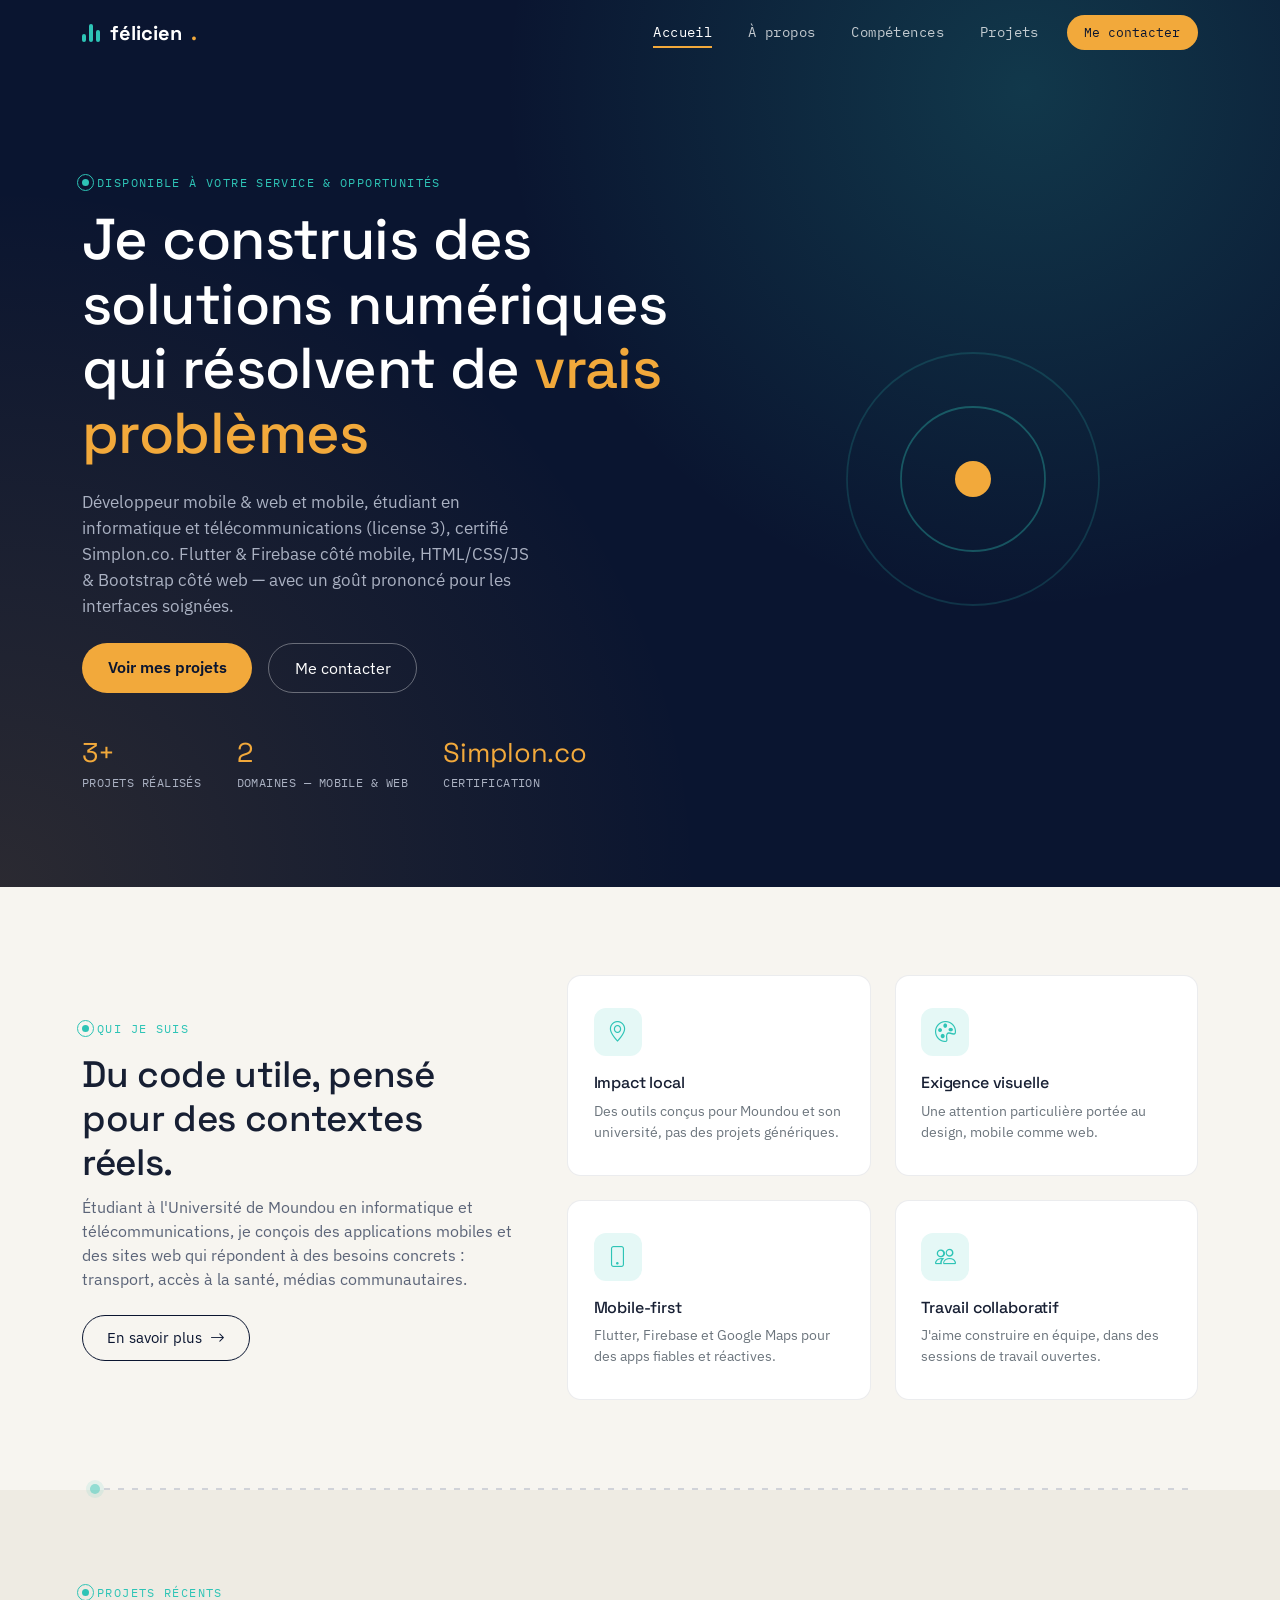
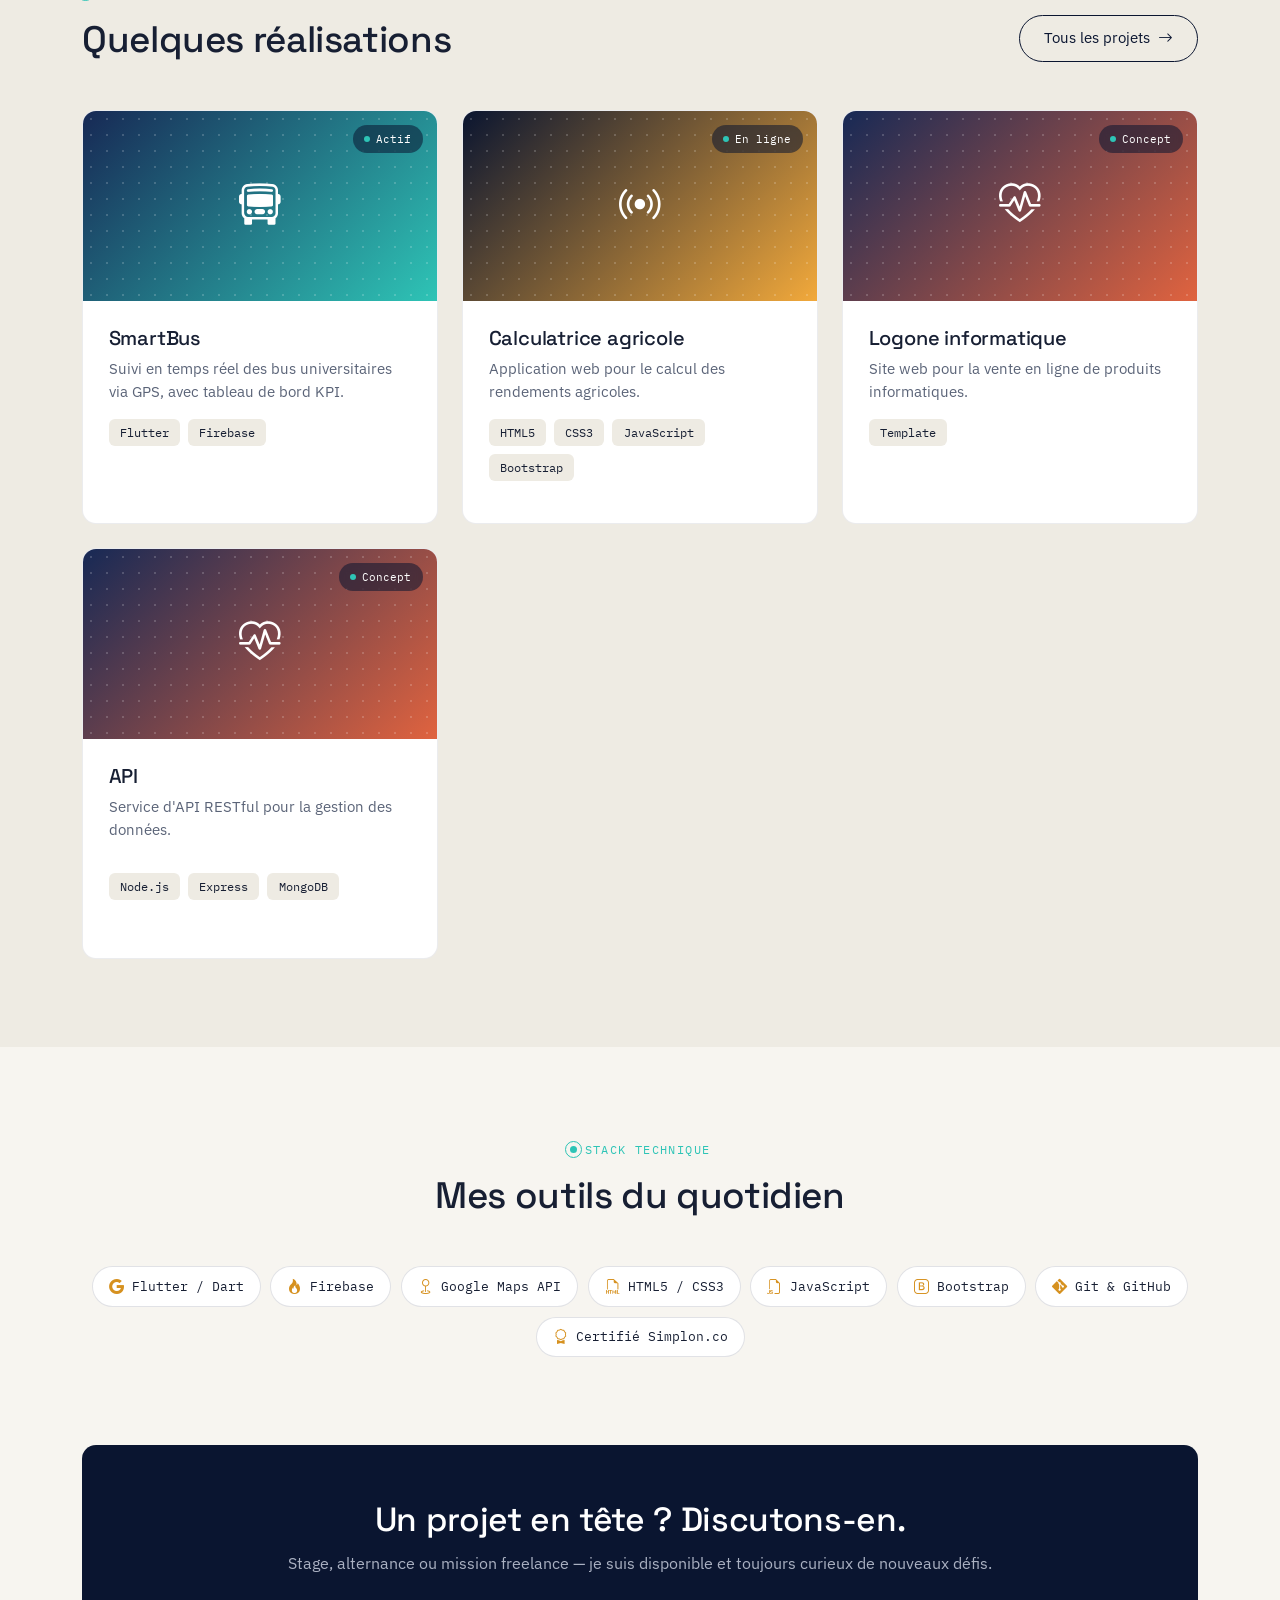
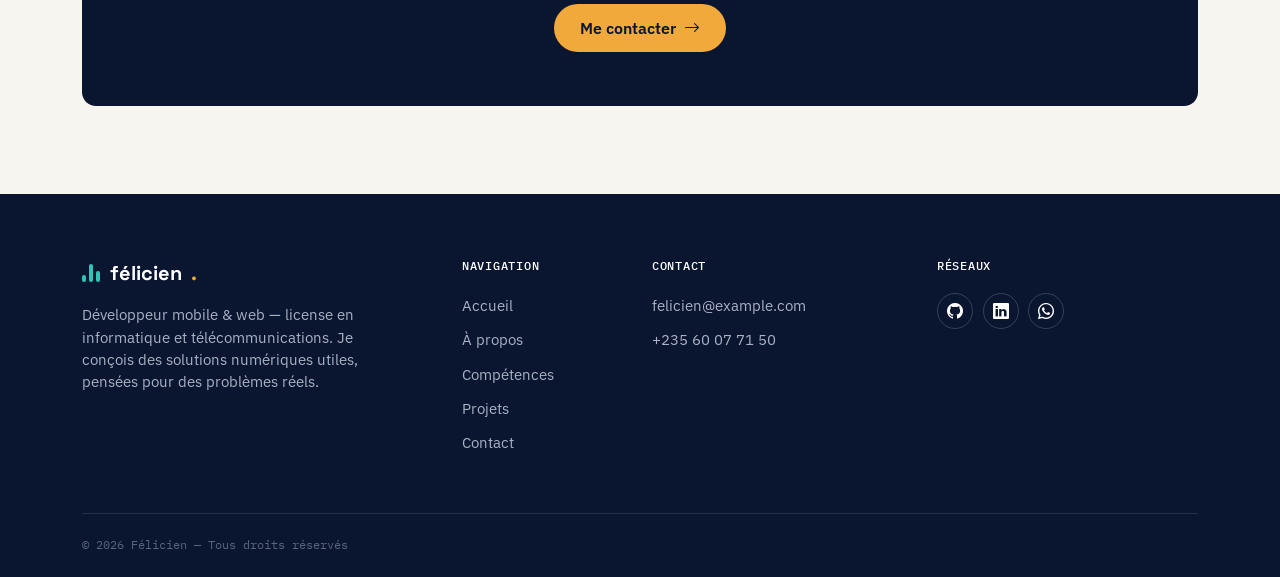
==== index.html @ 0b24ccbb "ajustement de plus" ====
<!DOCTYPE html>
<html lang="fr">
<head>
<meta charset="UTF-8">
<meta name="viewport" content="width=device-width, initial-scale=1.0">
<title>Félicien — Développeur Mobile & Web | Portfolio</title>
<meta name="description" content="Portfolio de Félicien, développeur mobile & web, étudiant en informatique et télécommunications, certifié Simplon.co. Flutter, Firebase, HTML/CSS/JS, Bootstrap.">

<link rel="preconnect" href="https://fonts.googleapis.com">
<link rel="preconnect" href="https://fonts.gstatic.com" crossorigin>
<link href="https://fonts.googleapis.com/css2?family=Space+Grotesk:wght@500;600;700&family=IBM+Plex+Sans:wght@400;500;600&family=IBM+Plex+Mono:wght@400;500&display=swap" rel="stylesheet">
<link rel="stylesheet" href="https://cdn.jsdelivr.net/npm/bootstrap-icons@1.11.3/font/bootstrap-icons.css">
<link rel="stylesheet" href="https://cdn.jsdelivr.net/npm/bootstrap@5.3.3/dist/css/bootstrap.min.css">
<link rel="stylesheet" href="css/style.css">
</head>
<body>
<a href="#main" class="skip-link">Aller au contenu</a>

<!-- ===== NAVBAR ===== -->
<nav class="navbar navbar-expand-lg site-nav">
  <div class="container">
    <a class="brand" href="index.html">
      <span class="bars" aria-hidden="true"><span></span><span></span><span></span></span>
      félicien<span class="dot-period">.</span>
    </a>
    <button class="navbar-toggler" type="button" data-bs-toggle="collapse" data-bs-target="#mainNav" aria-controls="mainNav" aria-expanded="false" aria-label="Ouvrir le menu">
      <i class="bi bi-list"></i>
    </button>
    <div class="collapse navbar-collapse justify-content-end" id="mainNav">
      <ul class="navbar-nav align-items-lg-center gap-1">
        <li class="nav-item"><a class="nav-link" href="index.html">Accueil</a></li>
        <li class="nav-item"><a class="nav-link" href="a-propos.html">À propos</a></li>
        <li class="nav-item"><a class="nav-link" href="competences.html">Compétences</a></li>
        <li class="nav-item"><a class="nav-link" href="projets.html">Projets</a></li>
        <li class="nav-item ms-lg-2 mt-2 mt-lg-0">
          <a class="btn btn-nav-cta" href="contact.html">Me contacter</a>
        </li>
      </ul>
    </div>
  </div>
</nav>

<main id="main">
  <!-- ===== HERO ===== -->
  <header class="hero">
    <div class="container">
      <div class="row align-items-center">
        <div class="col-lg-7">
          <span class="eyebrow"><span class="dot" aria-hidden="true"></span>Disponible à votre service &amp; opportunités</span>
          <h1 class="mb-4">Je construis des solutions numériques qui résolvent de <span class="text-amber">vrais problèmes</span></h1>
          <p class="lead-text mb-4">Développeur mobile &amp; web et mobile, étudiant en informatique et télécommunications (license 3), certifié Simplon.co. Flutter &amp; Firebase côté mobile, HTML/CSS/JS &amp; Bootstrap côté web — avec un goût prononcé pour les interfaces soignées.</p>
          <div class="d-flex flex-wrap gap-3">
            <a href="projets.html" class="btn btn-primary-amber">Voir mes projets</a>
            <a href="contact.html" class="btn btn-outline-light-custom">Me contacter</a>
          </div>

          <div class="hero-stats">
            <div>
              <div class="stat-num" data-count="3" data-suffix="+">0</div>
              <div class="stat-label">PROJETS RÉALISÉS</div>
            </div>
            <div>
              <div class="stat-num" data-count="2">0</div>
              <div class="stat-label">DOMAINES — MOBILE &amp; WEB</div>
            </div>
            <div>
              <div class="stat-num font-display">Simplon.co</div>
              <div class="stat-label">CERTIFICATION</div>
            </div>
          </div>
        </div>

        <div class="col-lg-5">
          <div class="signal-art" aria-hidden="true">
            <svg viewBox="0 0 200 200">
              <circle class="ring r1" cx="100" cy="100" r="40"></circle>
              <circle class="ring r2" cx="100" cy="100" r="40"></circle>
              <circle class="ring r3" cx="100" cy="100" r="40"></circle>
              <circle cx="100" cy="100" r="10" fill="#f2a93b"></circle>
              <circle cx="100" cy="100" r="40" fill="none" stroke="#2ec4b6" stroke-opacity="0.35" stroke-width="1"></circle>
              <circle cx="100" cy="100" r="70" fill="none" stroke="#2ec4b6" stroke-opacity="0.18" stroke-width="1"></circle>
            </svg>
          </div>
        </div>
      </div>
    </div>
  </header>

  <!-- ===== À PROPOS (aperçu) ===== -->
  <section>
    <div class="container">
      <div class="row align-items-center g-5">
        <div class="col-lg-5 reveal">
          <span class="eyebrow"><span class="dot"></span>Qui je suis</span>
          <h2 class="section-title">Du code utile, pensé pour des contextes réels.</h2>
          <p class="section-sub mb-4">Étudiant à l'Université de Moundou en informatique et télécommunications, je conçois des applications mobiles et des sites web qui répondent à des besoins concrets : transport, accès à la santé, médias communautaires.</p>
          <a href="a-propos.html" class="btn btn-outline-navy">En savoir plus <i class="bi bi-arrow-right ms-1"></i></a>
        </div>
        <div class="col-lg-7">
          <div class="row g-4">
            <div class="col-md-6 reveal">
              <div class="card-value h-100">
                <div class="icon-wrap"><i class="bi bi-geo-alt"></i></div>
                <h3 class="h6">Impact local</h3>
                <p class="small text-secondary mb-0">Des outils conçus pour Moundou et son université, pas des projets génériques.</p>
              </div>
            </div>
            <div class="col-md-6 reveal">
              <div class="card-value h-100">
                <div class="icon-wrap"><i class="bi bi-palette"></i></div>
                <h3 class="h6">Exigence visuelle</h3>
                <p class="small text-secondary mb-0">Une attention particulière portée au design, mobile comme web.</p>
              </div>
            </div>
            <div class="col-md-6 reveal">
              <div class="card-value h-100">
                <div class="icon-wrap"><i class="bi bi-phone"></i></div>
                <h3 class="h6">Mobile-first</h3>
                <p class="small text-secondary mb-0">Flutter, Firebase et Google Maps pour des apps fiables et réactives.</p>
              </div>
            </div>
            <div class="col-md-6 reveal">
              <div class="card-value h-100">
                <div class="icon-wrap"><i class="bi bi-people"></i></div>
                <h3 class="h6">Travail collaboratif</h3>
                <p class="small text-secondary mb-0">J'aime construire en équipe, dans des sessions de travail ouvertes.</p>
              </div>
            </div>
          </div>
        </div>
      </div>
    </div>
  </section>

  <div class="transmission-line"><span class="pulse-dot"></span></div>

  <!-- ===== PROJETS (aperçu) ===== -->
  <section class="bg-paper-dim">
    <div class="container">
      <div class="d-flex justify-content-between align-items-end flex-wrap gap-3 mb-5 reveal">
        <div>
          <span class="eyebrow"><span class="dot"></span>Projets récents</span>
          <h2 class="section-title mb-0">Quelques réalisations</h2>
        </div>
        <a href="projets.html" class="btn btn-outline-navy">Tous les projets <i class="bi bi-arrow-right ms-1"></i></a>
      </div>

      <div class="row g-4">
        <div class="col-lg-4 reveal">
          <div class="card-project h-100">
            <div class="project-thumb thumb-1">
              <i class="bi bi-bus-front"></i>
              <span class="status-pill"><span class="dot"></span>Actif</span>
            </div>
            <div class="body">
              <h3>SmartBus </h3>
              <p>Suivi en temps réel des bus universitaires via GPS, avec tableau de bord KPI.</p>
              <div class="tag-row"><span class="tag">Flutter</span><span class="tag">Firebase</span></div>
            </div>
          </div>
        </div>
        <div class="col-lg-4 reveal">
          <div class="card-project h-100">
            <div class="project-thumb thumb-2">
              <i class="bi bi-broadcast"></i>
              <span class="status-pill"><span class="dot"></span>En ligne</span>
            </div>
            <div class="body">
                <h3>Calculatrice agricole</h3>
              <p>Application web pour le calcul des rendements agricoles.</p>
                            <div class="tag-row"><span class="tag">HTML5</span><span class="tag">CSS3</span><span class="tag">JavaScript</span><span class="tag">Bootstrap</span></div>

          
            </div>

          </div>
        </div>
        <div class="col-lg-4 reveal">
          <div class="card-project h-100">
            <div class="project-thumb thumb-3">
              <i class="bi bi-heart-pulse"></i>
              <span class="status-pill"><span class="dot"></span>Concept</span>
            </div>
            <div class="body">
                <h3>Logone informatique </h3>
              <p>Site web pour la vente en ligne de produits informatiques.</p>
              <div class="tag-row">
                <span class="tag">Template</span>
          </div>
        </div>
      </div>
    </div>

      <div class="col-lg-4 reveal">
          <div class="card-project h-100">
            <div class="project-thumb thumb-3">
              <i class="bi bi-heart-pulse"></i>
              <span class="status-pill"><span class="dot"></span>Concept</span>
            </div>
            <div class="body">
                <h3>API </h3>
              <p>Service d'API RESTful pour la gestion des données.</p>
              <div class="tag-row">
                            <div class="tag-row"><span class="tag">Node.js</span><span class="tag">Express</span><span class="tag">MongoDB</span></div>
          </div>
        </div>
      </div>
    </div>
  </section>

  <!-- ===== COMPÉTENCES (aperçu rapide) ===== -->
  <section>
    <div class="container">
      <div class="text-center mb-5 reveal">
        <span class="eyebrow justify-content-center"><span class="dot"></span>Stack technique</span>
        <h2 class="section-title">Mes outils du quotidien</h2>
      </div>
      <div class="chip-list justify-content-center reveal">
        <span class="chip"><i class="bi bi-google"></i>Flutter / Dart</span>
        <span class="chip"><i class="bi bi-fire"></i>Firebase</span>
        <span class="chip"><i class="bi bi-geo"></i>Google Maps API</span>
        <span class="chip"><i class="bi bi-filetype-html"></i>HTML5 / CSS3</span>
        <span class="chip"><i class="bi bi-filetype-js"></i>JavaScript</span>
        <span class="chip"><i class="bi bi-bootstrap"></i>Bootstrap</span>
        <span class="chip"><i class="bi bi-git"></i>Git &amp; GitHub</span>
        <span class="chip"><i class="bi bi-award"></i>Certifié Simplon.co</span>
      </div>
    </div>
  </section>

  <!-- ===== CTA FINAL ===== -->
  <section class="pt-0">
    <div class="container">
      <div class="cta-band reveal">
        <h2>Un projet en tête ? Discutons-en.</h2>
        <p>Stage, alternance ou mission freelance — je suis disponible et toujours curieux de nouveaux défis.</p>
        <a href="contact.html" class="btn btn-primary-amber">Me contacter <i class="bi bi-arrow-right ms-1"></i></a>
      </div>
    </div>
  </section>
</main>

<!-- ===== FOOTER ===== -->
<footer class="site-footer">
  <div class="container">
    <div class="row g-4">
      <div class="col-lg-4">
        <div class="brand">
          <span class="bars" aria-hidden="true"><span></span><span></span><span></span></span>
          félicien<span class="dot-period">.</span>
        </div>
        <p>Développeur mobile &amp; web — license en informatique et télécommunications. Je conçois des solutions numériques utiles, pensées pour des problèmes réels.</p>
      </div>
      <div class="col-lg-2 col-6">
        <h5>Navigation</h5>
        <ul>
          <li><a href="index.html">Accueil</a></li>
          <li><a href="a-propos.html">À propos</a></li>
          <li><a href="competences.html">Compétences</a></li>
          <li><a href="projets.html">Projets</a></li>
          <li><a href="contact.html">Contact</a></li>
        </ul>
      </div>
      <div class="col-lg-3 col-6">
        <h5>Contact</h5>
        <ul>
          <!-- TODO : remplace par ton vrai e-mail -->
          <li><a href="mailto:felicien@example.com">felicien@example.com</a></li>
          <!-- TODO : remplace par ton vrai numéro -->
          <li><a href="tel:+23560077150">+235 60 07 71 50</a></li>        </ul>
      </div>
      <div class="col-lg-3">
        <h5>Réseaux</h5>
        <div class="footer-social">
          <!-- TODO : remplace les # par tes vrais liens -->
          <a href="https://github.com/felicien" aria-label="GitHub"><i class="bi bi-github"></i></a>
          <a href="https://www.linkedin.com/in/f%C3%A9licien-danra-dakamla-63059936b/" aria-label="LinkedIn"><i class="bi bi-linkedin"></i></a>
          <a href="https://wa.me/23560077150" aria-label="WhatsApp"><i class="bi bi-whatsapp"></i></a>
        </div>
      </div>
    </div>
    <div class="footer-bottom">
      <span>© <span class="current-year"></span> Félicien — Tous droits réservés</span>
    </div>
  </div>
</footer>

<script src="https://cdn.jsdelivr.net/npm/bootstrap@5.3.3/dist/js/bootstrap.bundle.min.js"></script>
<script src="js/script.js"></script>
</body>
</html>
---- css/style.css ----
/* ===================================================================
   PORTFOLIO — Design system
   Thème : "signal" — clin d'œil aux télécoms, au GPS temps réel et à
   la radio communautaire. Navy profond + ambre + sarcelle "signal".
=================================================================== */

:root{
  /* Couleurs */
  --navy-900:#0a1530;
  --navy-800:#101d3f;
  --navy-700:#172955;
  --paper:#f7f5f0;
  --paper-dim:#eeebe3;
  --ink:#171f33;
  --slate-500:#5b6478;
  --slate-300:#aab1c2;
  --amber:#f2a93b;
  --amber-dark:#d6911f;
  --signal:#2ec4b6;
  --signal-soft:#2ec4b633;
  --danger:#e0633f;

  /* Typo */
  --font-display:'Space Grotesk', sans-serif;
  --font-body:'IBM Plex Sans', sans-serif;
  --font-mono:'IBM Plex Mono', monospace;

  --radius:14px;
  --radius-sm:8px;
  --shadow-soft:0 20px 50px -20px rgba(10,21,48,0.35);
}

*{box-sizing:border-box;}
html{scroll-behavior:smooth;}
body{
  font-family:var(--font-body);
  color:var(--ink);
  background:var(--paper);
  -webkit-font-smoothing:antialiased;
  overflow-x:hidden;
}
h1,h2,h3,h4,.font-display{font-family:var(--font-display); letter-spacing:-0.01em;}
.font-mono{font-family:var(--font-mono);}

a{text-decoration:none;}
::selection{background:var(--amber); color:var(--navy-900);}

.text-amber{color:var(--amber);}
.text-signal{color:var(--signal);}
.bg-navy{background:var(--navy-900);}

/* Skip link (accessibilité) */
.skip-link{
  position:absolute; left:-999px; top:0; background:var(--amber); color:var(--navy-900);
  padding:.5rem 1rem; z-index:2000; border-radius:0 0 8px 0; font-family:var(--font-mono); font-size:.85rem;
}
.skip-link:focus{left:0;}

:focus-visible{outline:2px solid var(--signal); outline-offset:3px;}

/* ---------- Eyebrow / badge "signal" ---------- */
.eyebrow{
  display:inline-flex; align-items:center; gap:.5rem;
  font-family:var(--font-mono); font-size:.72rem; letter-spacing:.12em; text-transform:uppercase;
  color:var(--signal); margin-bottom:1rem;
}
.eyebrow .dot{
  width:7px; height:7px; border-radius:50%; background:var(--signal); position:relative; flex:none;
}
.eyebrow .dot::after{
  content:''; position:absolute; inset:-5px; border-radius:50%; border:1px solid var(--signal);
  animation:pulse-ring 2.2s ease-out infinite;
}
@keyframes pulse-ring{
  0%{transform:scale(.5); opacity:.9;}
  100%{transform:scale(2.2); opacity:0;}
}
@media (prefers-reduced-motion:reduce){
  .eyebrow .dot::after{animation:none; display:none;}
}

/* ---------- NAVBAR ---------- */
.site-nav{
  position:fixed; top:0; left:0; right:0; z-index:1000;
  padding:.9rem 0;
  background:transparent;
  transition:background .35s ease, padding .35s ease, box-shadow .35s ease;
}
.site-nav.scrolled{
  background:rgba(10,21,48,0.92);
  backdrop-filter:blur(10px);
  padding:.55rem 0;
  box-shadow:0 10px 30px -15px rgba(0,0,0,.5);
}
.brand{
  display:flex; align-items:center; gap:.6rem;
  font-family:var(--font-display); font-weight:700; font-size:1.25rem;
  color:#fff;
}
.brand .bars{display:flex; align-items:flex-end; gap:3px; height:18px;}
.brand .bars span{
  width:4px; background:var(--signal); border-radius:2px;
  animation:bar-bounce 1.4s ease-in-out infinite;
}
.brand .bars span:nth-child(1){height:40%; animation-delay:0s;}
.brand .bars span:nth-child(2){height:100%; animation-delay:.18s;}
.brand .bars span:nth-child(3){height:65%; animation-delay:.36s;}
@keyframes bar-bounce{
  0%,100%{transform:scaleY(.5);}
  50%{transform:scaleY(1);}
}
.brand .dot-period{color:var(--amber);}

.site-nav .nav-link{
  font-family:var(--font-mono); font-size:.85rem; letter-spacing:.03em;
  color:rgba(255,255,255,.75) !important;
  padding:.5rem 1rem !important; position:relative;
}
.site-nav .nav-link::after{
  content:''; position:absolute; left:1rem; right:1rem; bottom:.15rem; height:2px;
  background:var(--amber); transform:scaleX(0); transform-origin:left; transition:transform .25s ease;
}
.site-nav .nav-link:hover, .site-nav .nav-link.active{color:#fff !important;}
.site-nav .nav-link:hover::after, .site-nav .nav-link.active::after{transform:scaleX(1);}
.site-nav .btn-nav-cta{
  font-family:var(--font-mono); font-size:.82rem;
  background:var(--amber); color:var(--navy-900); border:none;
  padding:.5rem 1.1rem; border-radius:50px; transition:transform .2s ease, background .2s ease;
}
.site-nav .btn-nav-cta:hover{background:#fff; transform:translateY(-2px);}
.navbar-toggler{border:none; padding:0;}
.navbar-toggler:focus{box-shadow:none;}
.navbar-toggler .bi{color:#fff; font-size:1.6rem;}

/* ---------- PAGE HEADER (sous-pages) ---------- */
.page-header{
  background:var(--navy-900);
  background-image:
    radial-gradient(circle at 85% 20%, rgba(46,196,182,.18), transparent 45%),
    radial-gradient(circle at 10% 90%, rgba(242,169,59,.12), transparent 45%);
  color:#fff;
  padding:9.5rem 0 4.5rem;
  position:relative;
  overflow:hidden;
}
.page-header h1{font-size:clamp(2.1rem, 4vw, 3.2rem); margin-bottom:.5rem;}
.page-header p{color:var(--slate-300); max-width:46ch; margin:0;}
.page-header .breadcrumb-mono{
  font-family:var(--font-mono); font-size:.78rem; color:var(--slate-300); letter-spacing:.05em;
}
.page-header .breadcrumb-mono a{color:var(--signal);}

/* ---------- HERO (accueil) ---------- */
.hero{
  background:var(--navy-900);
  background-image:
    radial-gradient(circle at 80% 10%, rgba(46,196,182,.20), transparent 40%),
    radial-gradient(circle at 0% 100%, rgba(242,169,59,.14), transparent 45%);
  color:#fff;
  padding:10.5rem 0 6rem;
  position:relative;
  overflow:hidden;
}
.hero h1{
  font-size:clamp(2.3rem, 5vw, 3.6rem);
  line-height:1.12;
}
.hero .lead-text{color:var(--slate-300); font-size:1.08rem; max-width:46ch;}
.hero-stats{display:flex; gap:2.2rem; margin-top:2.5rem; flex-wrap:wrap;}
.hero-stats .stat-num{font-family:var(--font-display); font-size:1.7rem; color:var(--amber);}
.hero-stats .stat-label{font-family:var(--font-mono); font-size:.72rem; color:var(--slate-300); letter-spacing:.04em;}

/* Graphique "signal" radar dans le hero */
.signal-art{position:relative; width:100%; height:360px; display:flex; align-items:center; justify-content:center;}
.signal-art svg{width:100%; height:100%; max-width:380px;}
.signal-art .ring{
  fill:none; stroke:var(--signal); stroke-width:1.4; opacity:0;
  transform-origin:center;
  animation:radar-pulse 3.6s ease-out infinite;
}
.signal-art .ring.r2{animation-delay:1.2s;}
.signal-art .ring.r3{animation-delay:2.4s;}
@keyframes radar-pulse{
  0%{transform:scale(.35); opacity:.9;}
  85%{opacity:0;}
  100%{transform:scale(1); opacity:0;}
}
@media (prefers-reduced-motion:reduce){
  .signal-art .ring{animation:none; opacity:.35; transform:scale(.7);}
}

/* ---------- BOUTONS ---------- */
.btn-primary-amber{
  background:var(--amber); border:none; color:var(--navy-900); font-weight:600;
  padding:.75rem 1.6rem; border-radius:50px; transition:transform .2s ease, box-shadow .2s ease;
}
.btn-primary-amber:hover{transform:translateY(-2px); box-shadow:0 14px 30px -10px rgba(242,169,59,.5); color:var(--navy-900);}
.btn-outline-light-custom{
  border:1.5px solid rgba(255,255,255,.35); color:#fff; padding:.75rem 1.6rem; border-radius:50px;
  transition:border-color .2s ease, background .2s ease;
}
.btn-outline-light-custom:hover{border-color:#fff; background:rgba(255,255,255,.08); color:#fff;}
.btn-outline-navy{
  border:1.5px solid var(--navy-900); color:var(--navy-900); padding:.7rem 1.5rem; border-radius:50px;
  transition:all .2s ease; font-size:.92rem;
}
.btn-outline-navy:hover{background:var(--navy-900); color:#fff;}

/* ---------- SECTIONS GÉNÉRALES ---------- */
section{padding:5.5rem 0;}
.section-title{font-size:clamp(1.7rem, 3vw, 2.3rem); margin-bottom:.6rem;}
.section-sub{color:var(--slate-500); max-width:56ch;}
.bg-paper-dim{background:var(--paper-dim);}

/* Ligne "transmission" — séparateur signature, utilisé entre sections */
.transmission-line{
  position:relative; height:2px; background:repeating-linear-gradient(90deg, var(--slate-300) 0 6px, transparent 6px 14px);
  margin:0 auto; max-width:1100px; opacity:.5;
}
.transmission-line .pulse-dot{
  position:absolute; top:-4px; width:10px; height:10px; border-radius:50%; background:var(--signal);
  box-shadow:0 0 0 4px var(--signal-soft);
  animation:travel 6s linear infinite;
}
@keyframes travel{
  0%{left:0%;} 100%{left:100%;}
}
@media (prefers-reduced-motion:reduce){.transmission-line .pulse-dot{animation:none; left:50%;}}

/* ---------- CARTES ---------- */
.card-skill, .card-value, .card-project{
  background:#fff; border:1px solid rgba(10,21,48,.08); border-radius:var(--radius);
  transition:transform .25s ease, box-shadow .25s ease;
}
.card-skill:hover, .card-value:hover{transform:translateY(-4px); box-shadow:var(--shadow-soft);}

.card-value{padding:2rem 1.6rem;}
.card-value .icon-wrap{
  width:48px; height:48px; border-radius:12px; display:flex; align-items:center; justify-content:center;
  background:rgba(46,196,182,.12); color:var(--signal); font-size:1.3rem; margin-bottom:1.1rem;
}

.skill-group{margin-bottom:2.6rem;}
.skill-group h3{display:flex; align-items:center; gap:.6rem; font-size:1.15rem; margin-bottom:1.1rem;}
.skill-group h3 .bi{color:var(--signal);}
.chip-list{display:flex; flex-wrap:wrap; gap:.6rem;}
.chip{
  font-family:var(--font-mono); font-size:.82rem; padding:.5rem 1rem; border-radius:50px;
  background:#fff; border:1px solid rgba(10,21,48,.12); color:var(--ink);
  display:inline-flex; align-items:center; gap:.5rem; transition:border-color .2s, color .2s;
}
.chip .bi{color:var(--amber-dark); font-size:.95rem;}
.chip:hover{border-color:var(--signal); color:var(--signal);}

.softskill-row{display:flex; align-items:flex-start; gap:1rem; padding:1.1rem 0; border-bottom:1px solid rgba(10,21,48,.08);}
.softskill-row:last-child{border-bottom:none;}
.softskill-row .num{font-family:var(--font-mono); color:var(--amber-dark); font-size:.85rem; flex:none; width:28px;}

/* ---------- PROJETS ---------- */
.project-filters{display:flex; gap:.7rem; flex-wrap:wrap; margin-bottom:2.6rem;}
.filter-btn{
  font-family:var(--font-mono); font-size:.82rem; padding:.5rem 1.2rem; border-radius:50px;
  border:1.5px solid rgba(10,21,48,.15); background:#fff; color:var(--ink); cursor:pointer;
  transition:all .2s ease;
}
.filter-btn.active, .filter-btn:hover{background:var(--navy-900); color:#fff; border-color:var(--navy-900);}

.card-project{overflow:hidden;}
.project-thumb{
  height:190px; position:relative; display:flex; align-items:center; justify-content:center;
  color:#fff; font-family:var(--font-display); font-size:2.6rem; overflow:hidden;
}
.project-thumb::before{
  content:''; position:absolute; inset:0; opacity:.18;
  background-image:radial-gradient(circle, #fff 1px, transparent 1.4px);
  background-size:16px 16px;
}
.thumb-1{background:linear-gradient(135deg, #172955, #2ec4b6);}
.thumb-2{background:linear-gradient(135deg, #0a1530, #f2a93b);}
.thumb-3{background:linear-gradient(135deg, #172955, #e0633f);}

.status-pill{
  position:absolute; top:.9rem; right:.9rem; font-family:var(--font-mono); font-size:.7rem;
  background:rgba(10,21,48,.55); color:#fff; padding:.35rem .7rem; border-radius:50px;
  display:flex; align-items:center; gap:.4rem; backdrop-filter:blur(4px);
}
.status-pill .dot{width:6px; height:6px; border-radius:50%; background:var(--signal); flex:none;}

.card-project .body{padding:1.6rem;}
.card-project h3{font-size:1.25rem; margin-bottom:.5rem;}
.card-project p{color:var(--slate-500); font-size:.94rem;}
.tag-row{display:flex; gap:.5rem; flex-wrap:wrap; margin:1rem 0;}
.tag{font-family:var(--font-mono); font-size:.72rem; background:var(--paper-dim); padding:.3rem .7rem; border-radius:6px; color:var(--ink);}
.project-links{display:flex; gap:1.1rem; margin-top:.6rem;}
.project-links a{font-size:.86rem; color:var(--navy-900); font-weight:600; display:inline-flex; align-items:center; gap:.4rem;}
.project-links a:hover{color:var(--signal);}

/* ---------- TIMELINE (à propos) ---------- */
.timeline{position:relative; padding-left:2.2rem; border-left:2px solid rgba(10,21,48,.12);}
.timeline-item{position:relative; padding-bottom:2.4rem;}
.timeline-item:last-child{padding-bottom:0;}
.timeline-item::before{
  content:''; position:absolute; left:-2.36rem; top:.2rem; width:14px; height:14px; border-radius:50%;
  background:var(--signal); box-shadow:0 0 0 4px var(--signal-soft);
}
.timeline-item .period{font-family:var(--font-mono); font-size:.78rem; color:var(--amber-dark); letter-spacing:.04em;}
.timeline-item h3{font-size:1.1rem; margin:.3rem 0 .4rem;}
.timeline-item p{color:var(--slate-500); margin:0;}

.about-photo{
  aspect-ratio:1; border-radius:var(--radius); background:linear-gradient(160deg, var(--navy-800), var(--navy-900));
  display:flex; align-items:center; justify-content:center; position:relative; overflow:hidden;
}
.about-photo .initials{font-family:var(--font-display); font-size:5rem; color:#fff; opacity:.92;}
.about-photo::after{
  content:''; position:absolute; inset:0;
  background-image:radial-gradient(circle at 70% 75%, rgba(46,196,182,.35), transparent 50%);
}

/* ---------- CONTACT ---------- */
.contact-card{background:var(--navy-900); color:#fff; border-radius:var(--radius); padding:2.4rem; height:100%;}
.contact-card .row-item{display:flex; gap:1rem; align-items:flex-start; margin-bottom:1.6rem;}
.contact-card .row-item .bi{color:var(--signal); font-size:1.25rem; margin-top:.15rem;}
.contact-card .row-item small{display:block; font-family:var(--font-mono); color:var(--slate-300); font-size:.72rem; letter-spacing:.04em; margin-bottom:.15rem;}
.contact-card .social-row{display:flex; gap:.7rem; margin-top:1.8rem;}
.contact-card .social-row a{
  width:40px; height:40px; border-radius:50%; border:1px solid rgba(255,255,255,.25);
  display:flex; align-items:center; justify-content:center; color:#fff; transition:all .2s ease;
}
.contact-card .social-row a:hover{background:var(--signal); border-color:var(--signal); color:var(--navy-900);}

.form-control-custom{
  background:#fff; border:1.5px solid rgba(10,21,48,.15); border-radius:var(--radius-sm);
  padding:.75rem 1rem; font-size:.95rem;
}
.form-control-custom:focus{border-color:var(--signal); box-shadow:0 0 0 3px var(--signal-soft);}
.form-label-custom{font-family:var(--font-mono); font-size:.78rem; letter-spacing:.03em; color:var(--slate-500); margin-bottom:.4rem;}
.form-feedback{font-size:.8rem; color:var(--danger); display:none; margin-top:.3rem;}
.was-validated-field.is-invalid .form-control-custom{border-color:var(--danger);}
.was-validated-field.is-invalid .form-feedback{display:block;}
.alert-success-custom{
  background:rgba(46,196,182,.12); border:1px solid var(--signal); color:#0d6d63;
  border-radius:var(--radius-sm); padding:1rem 1.2rem; display:none; align-items:center; gap:.7rem; font-size:.92rem;
}

/* ---------- CTA bande avant footer ---------- */
.cta-band{
  background:var(--navy-900); color:#fff; border-radius:var(--radius); padding:3.4rem 2.5rem;
  position:relative; overflow:hidden; text-align:center;
}
.cta-band h2{font-size:clamp(1.6rem, 3vw, 2.1rem); margin-bottom:.7rem;}
.cta-band p{color:var(--slate-300); margin-bottom:1.8rem;}

/* ---------- FOOTER ---------- */
.site-footer{background:var(--navy-900); color:var(--slate-300); padding:4rem 0 0;}
.site-footer h5{color:#fff; font-family:var(--font-mono); font-size:.78rem; letter-spacing:.06em; text-transform:uppercase; margin-bottom:1.2rem;}
.site-footer .brand{margin-bottom:1rem;}
.site-footer p{font-size:.92rem; max-width:32ch;}
.site-footer ul{list-style:none; padding:0; margin:0;}
.site-footer ul li{margin-bottom:.65rem;}
.site-footer ul a{color:var(--slate-300); font-size:.92rem; transition:color .2s ease;}
.site-footer ul a:hover{color:var(--signal);}
.footer-bottom{
  border-top:1px solid rgba(255,255,255,.1); margin-top:3rem; padding:1.4rem 0;
  display:flex; justify-content:space-between; flex-wrap:wrap; gap:.6rem;
  font-family:var(--font-mono); font-size:.76rem; color:var(--slate-500);
}
.footer-social{display:flex; gap:.6rem;}
.footer-social a{
  width:36px; height:36px; border-radius:50%; border:1px solid rgba(255,255,255,.18);
  display:flex; align-items:center; justify-content:center; color:#fff; transition:all .2s ease;
}
.footer-social a:hover{background:var(--signal); border-color:var(--signal); color:var(--navy-900);}

/* ---------- REVEAL ON SCROLL ---------- */
.reveal{opacity:0; transform:translateY(18px); transition:opacity .6s ease, transform .6s ease;}
.reveal.visible{opacity:1; transform:translateY(0);}
@media (prefers-reduced-motion:reduce){.reveal{opacity:1; transform:none; transition:none;}}

/* ---------- RESPONSIVE ---------- */
@media (max-width:991.98px){
  .site-nav.scrolled, .site-nav{background:rgba(10,21,48,.97);}
  .hero{padding-top:8.5rem;}
  .signal-art{height:240px; margin-top:2rem;}
  section{padding:4rem 0;}
}
@media (max-width:575.98px){
  .hero-stats{gap:1.4rem;}
  .cta-band{padding:2.4rem 1.4rem;}
}
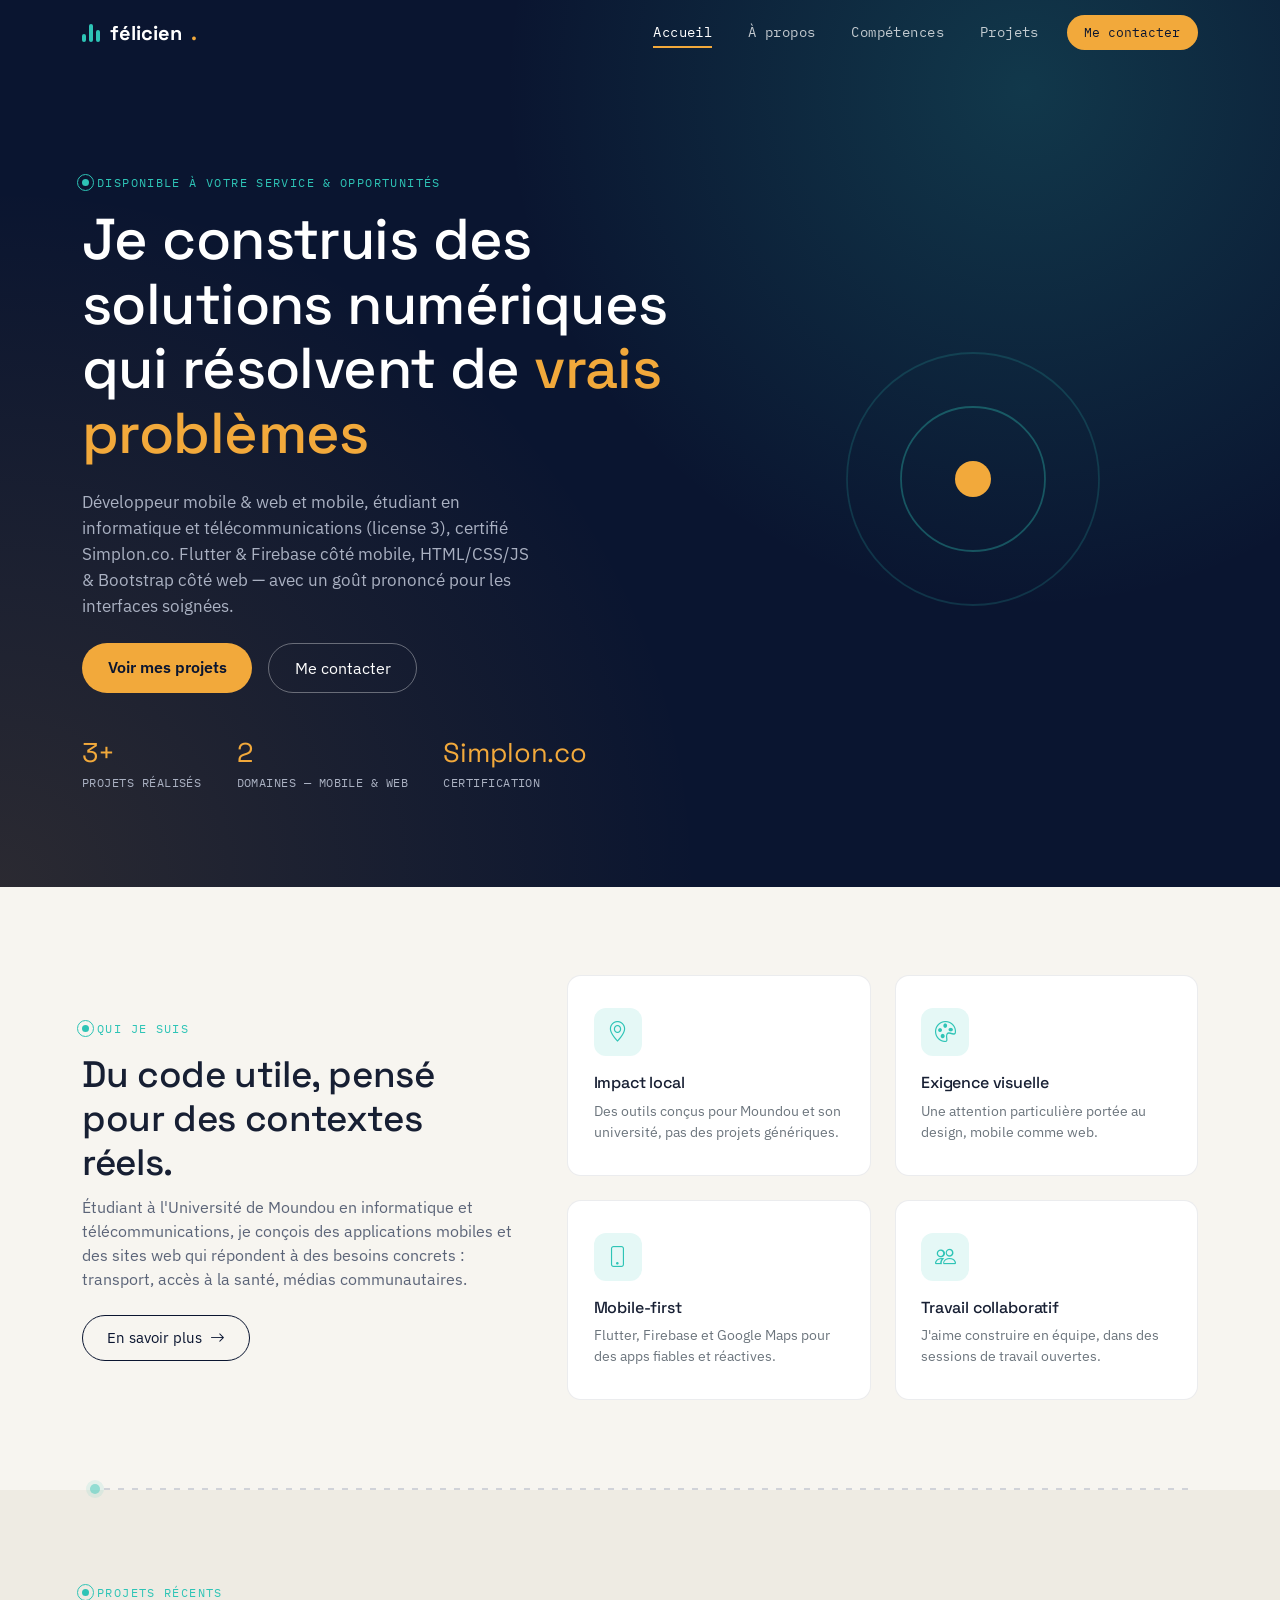
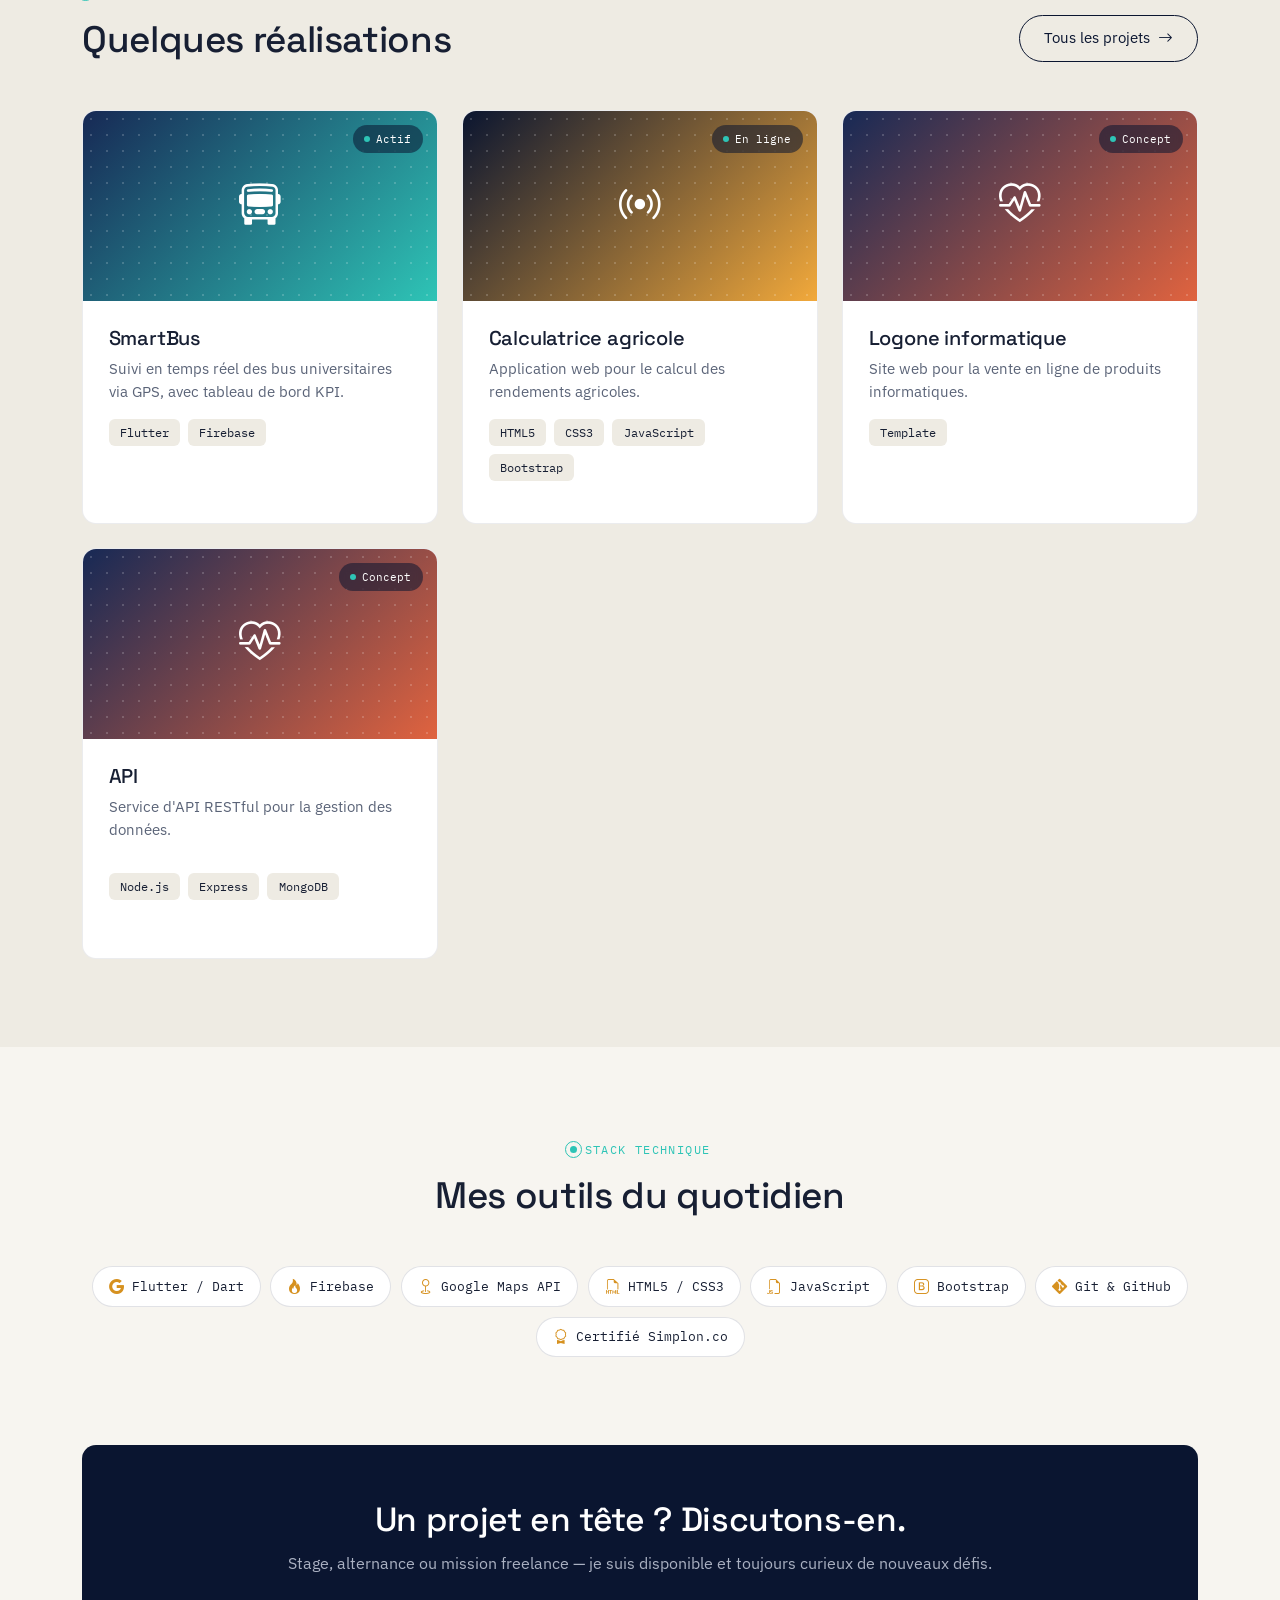
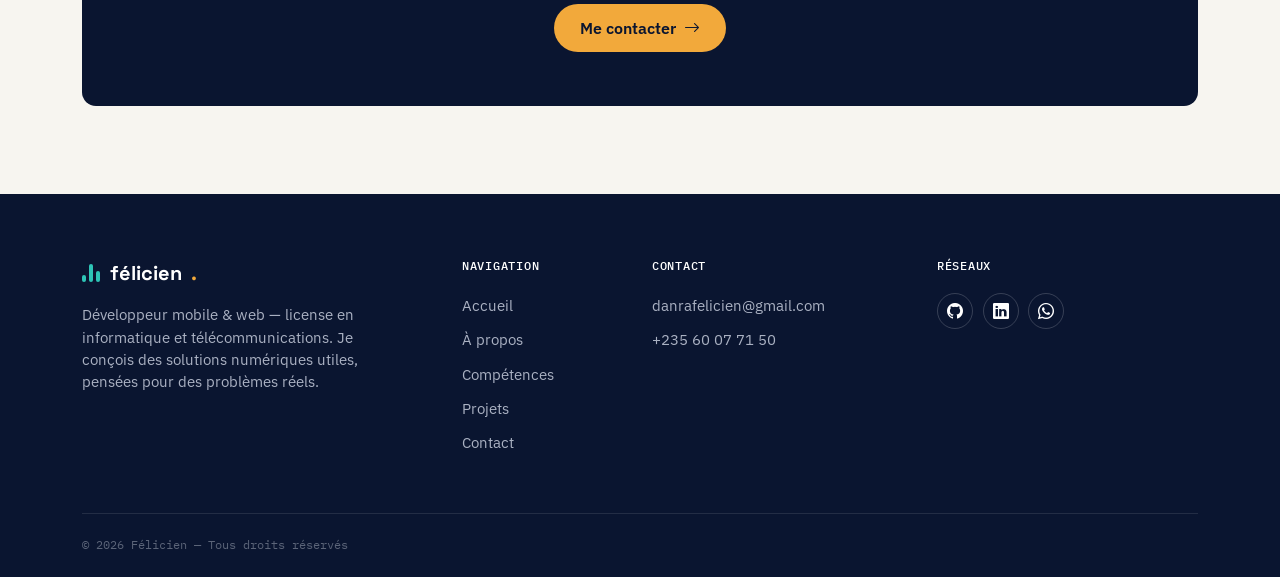
==== commit 1d50fee1: "ajustement de plus" ====
--- a/index.html
+++ b/index.html
@@ -265,7 +265,7 @@
         <h5>Contact</h5>
         <ul>
           <!-- TODO : remplace par ton vrai e-mail -->
-          <li><a href="mailto:felicien@example.com">felicien@example.com</a></li>
+          <li><a href="mailto:danrafelicien@gmail.com">danrafelicien@gmail.com</a></li>
           <!-- TODO : remplace par ton vrai numéro -->
           <li><a href="tel:+23560077150">+235 60 07 71 50</a></li>        </ul>
       </div>
@@ -273,7 +273,7 @@
         <h5>Réseaux</h5>
         <div class="footer-social">
           <!-- TODO : remplace les # par tes vrais liens -->
-          <a href="https://github.com/felicien" aria-label="GitHub"><i class="bi bi-github"></i></a>
+          <a href="https://github.com/FELLICIEN/" aria-label="GitHub"><i class="bi bi-github"></i></a>
           <a href="https://www.linkedin.com/in/f%C3%A9licien-danra-dakamla-63059936b/" aria-label="LinkedIn"><i class="bi bi-linkedin"></i></a>
           <a href="https://wa.me/23560077150" aria-label="WhatsApp"><i class="bi bi-whatsapp"></i></a>
         </div>
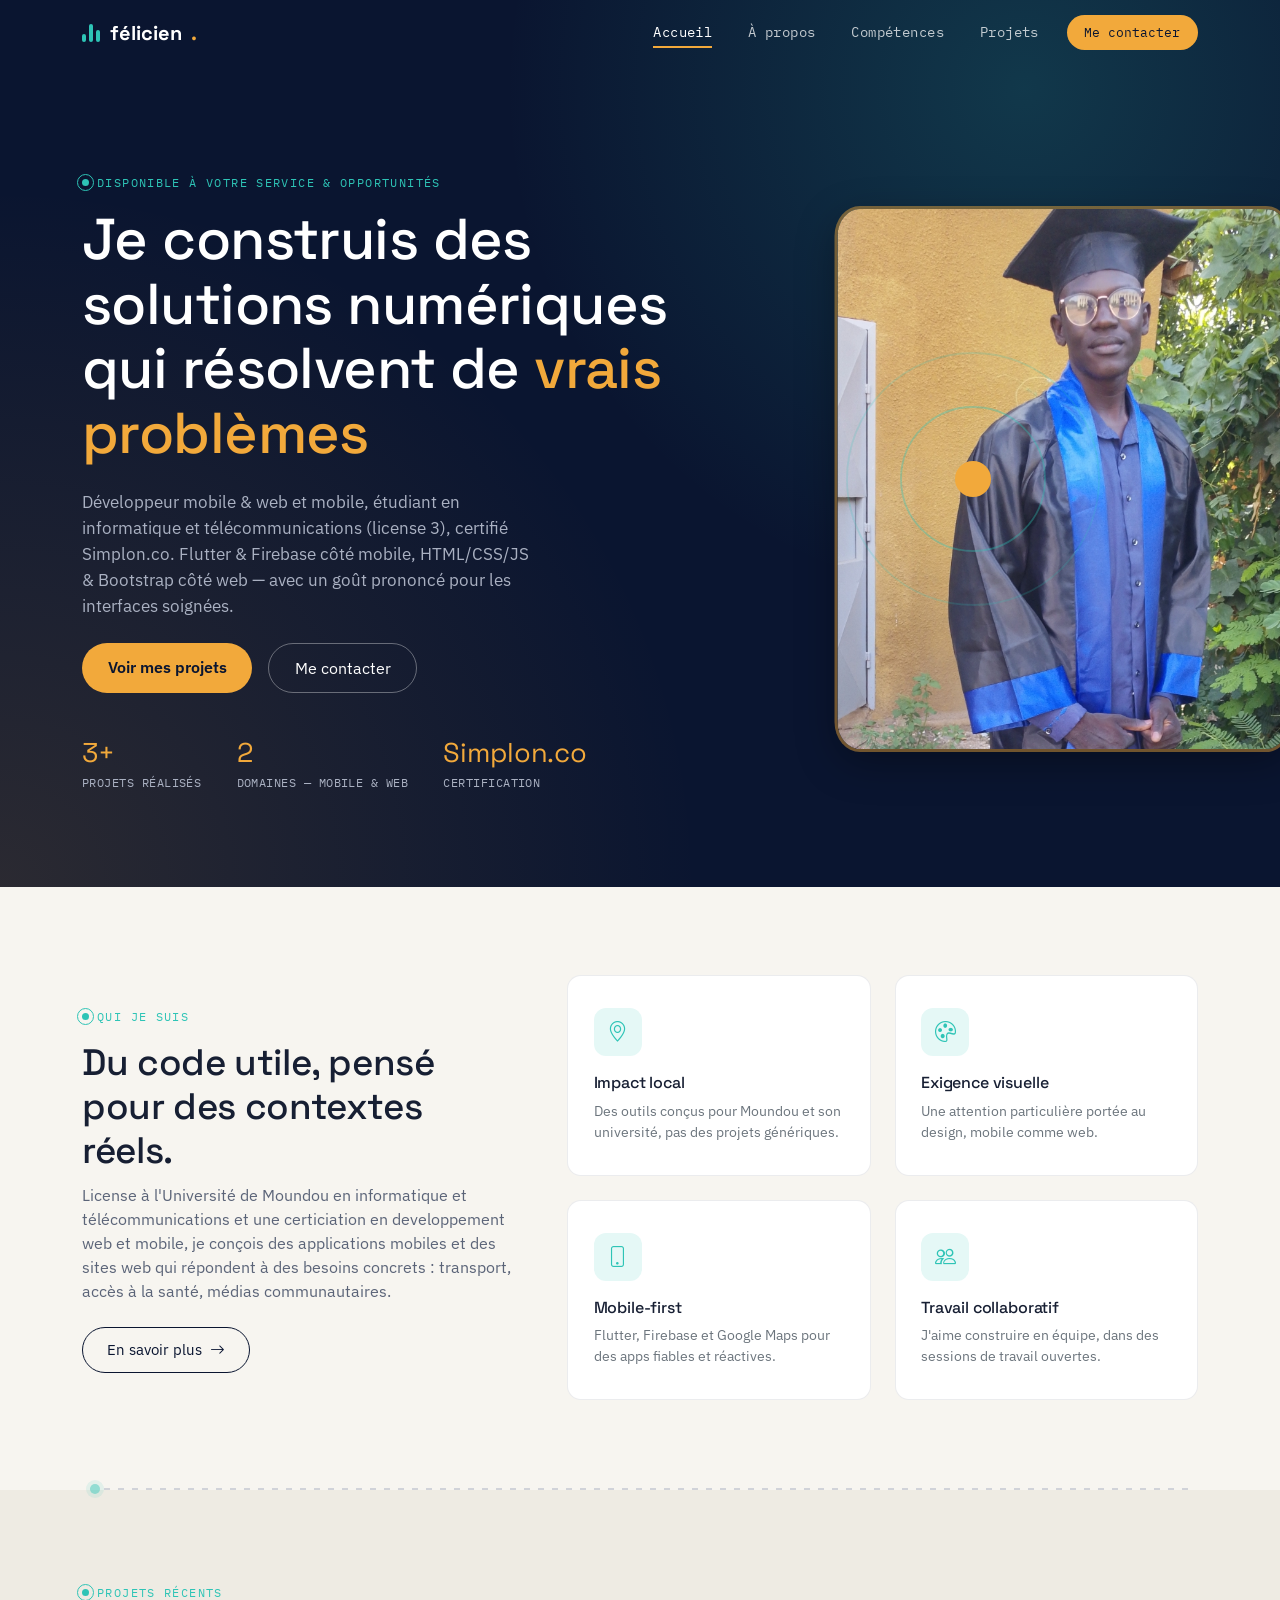
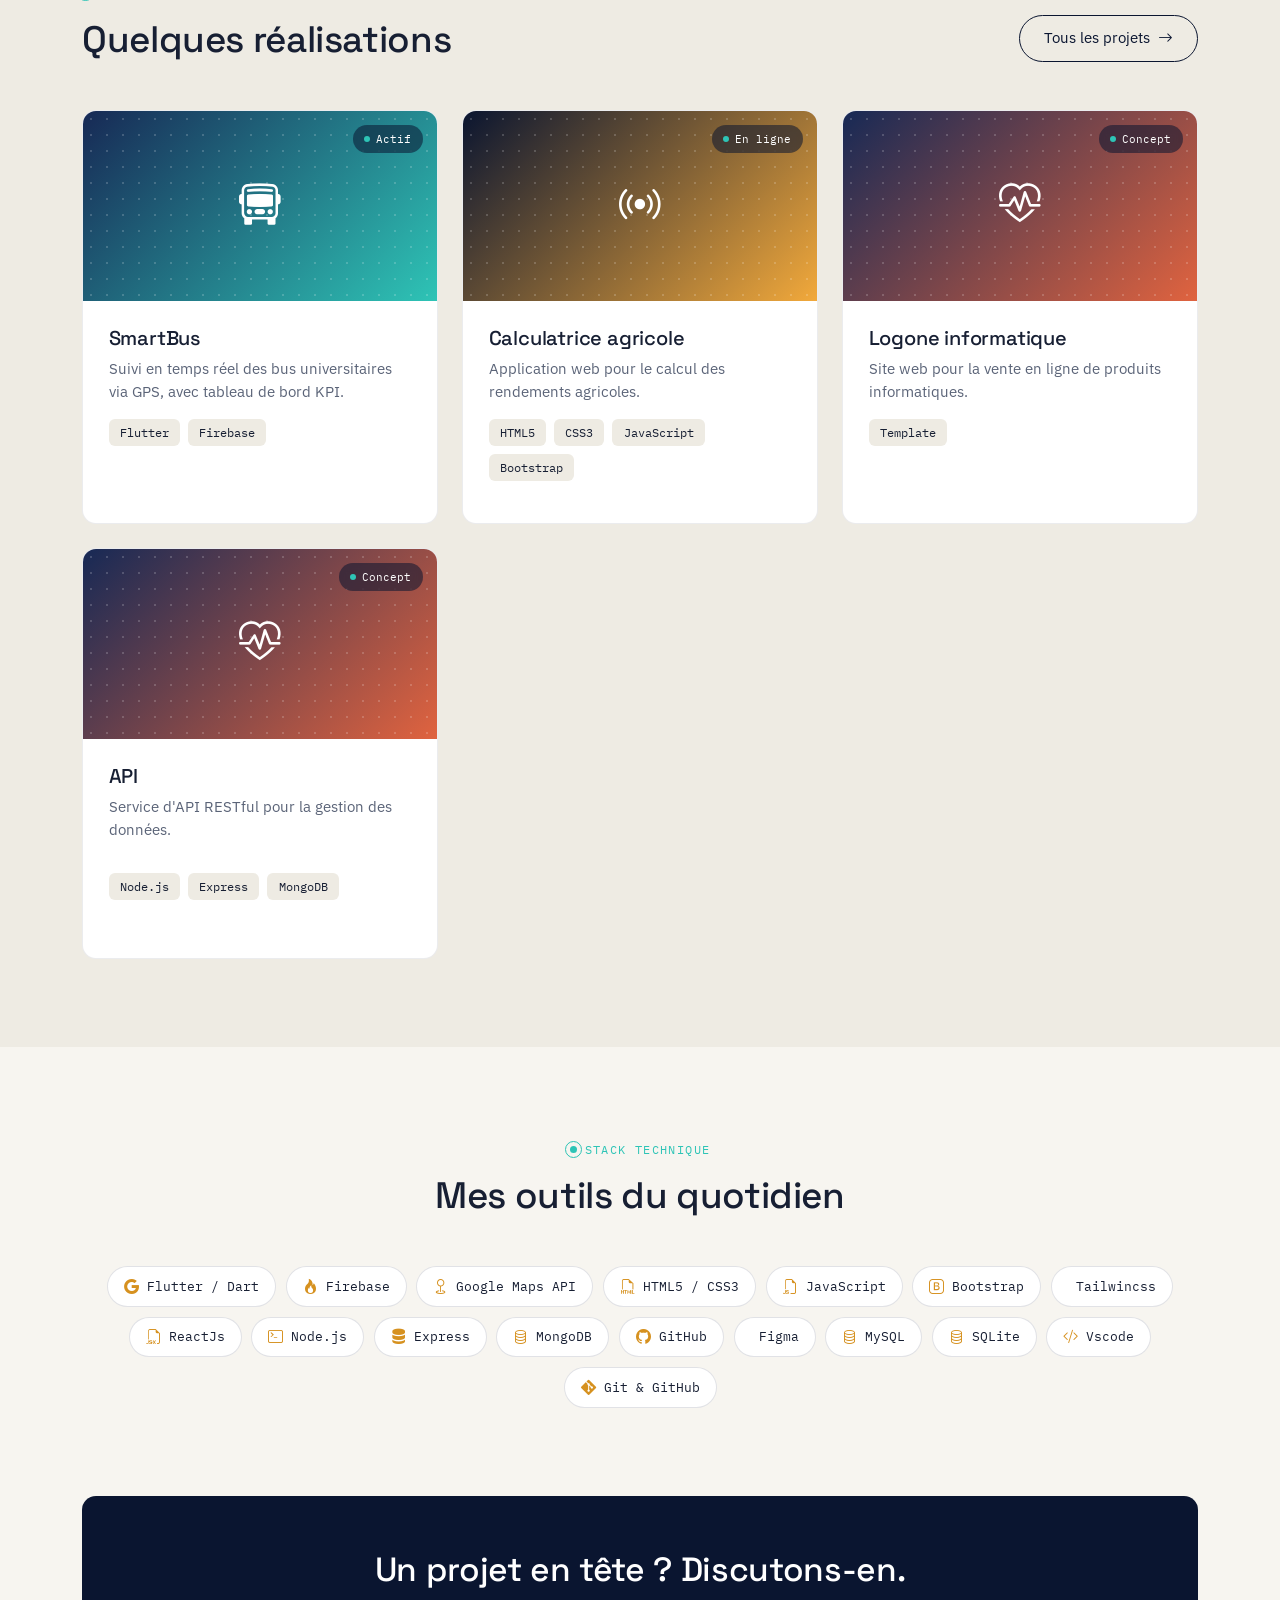
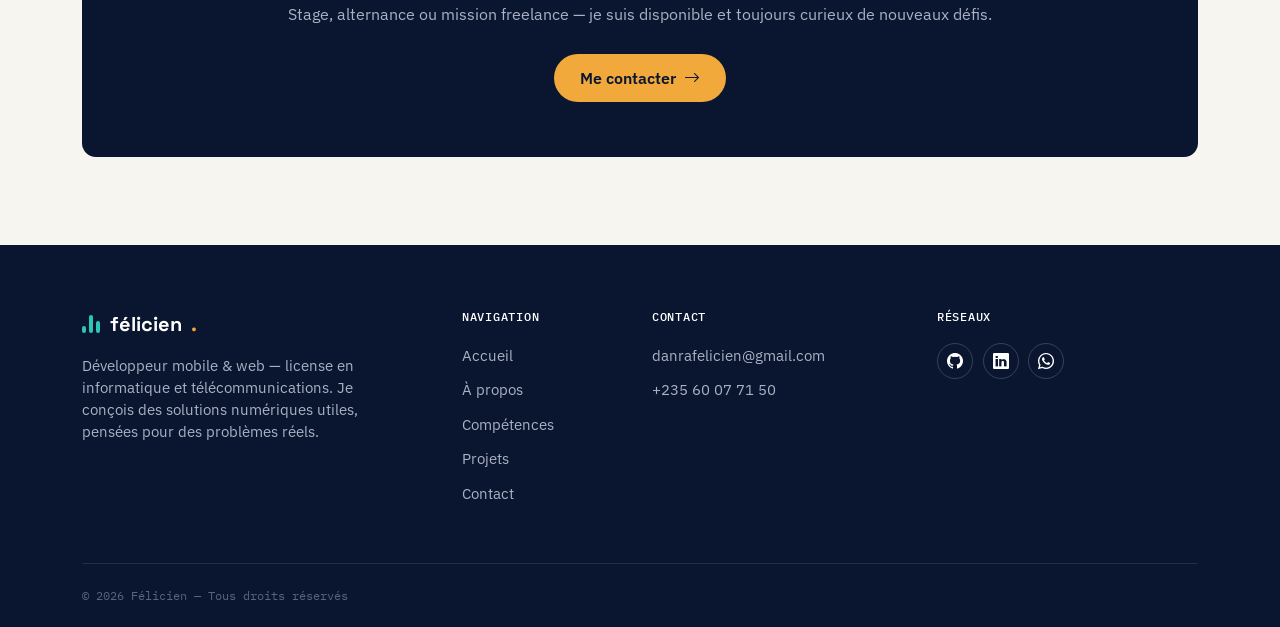
==== commit f069eec4: "responsive" ====
--- a/index.html
+++ b/index.html
@@ -40,9 +40,12 @@
   </div>
 </nav>
 
+
 <main id="main">
   <!-- ===== HERO ===== -->
   <header class="hero">
+  <div class="hero-bg"></div>
+  <div class="hero-overlay"></div>
     <div class="container">
       <div class="row align-items-center">
         <div class="col-lg-7">
@@ -72,6 +75,7 @@
 
         <div class="col-lg-5">
           <div class="signal-art" aria-hidden="true">
+              <img src="assets/photo.jpg" alt="" class="signal-photo">
             <svg viewBox="0 0 200 200">
               <circle class="ring r1" cx="100" cy="100" r="40"></circle>
               <circle class="ring r2" cx="100" cy="100" r="40"></circle>
@@ -83,6 +87,8 @@
           </div>
         </div>
       </div>
+
+    </div>
     </div>
   </header>
 
@@ -93,7 +99,7 @@
         <div class="col-lg-5 reveal">
           <span class="eyebrow"><span class="dot"></span>Qui je suis</span>
           <h2 class="section-title">Du code utile, pensé pour des contextes réels.</h2>
-          <p class="section-sub mb-4">Étudiant à l'Université de Moundou en informatique et télécommunications, je conçois des applications mobiles et des sites web qui répondent à des besoins concrets : transport, accès à la santé, médias communautaires.</p>
+          <p class="section-sub mb-4">License  à l'Université de Moundou en informatique et télécommunications et une certiciation en developpement web et mobile, je conçois des applications mobiles et des sites web qui répondent à des besoins concrets : transport, accès à la santé, médias communautaires.</p>
           <a href="a-propos.html" class="btn btn-outline-navy">En savoir plus <i class="bi bi-arrow-right ms-1"></i></a>
         </div>
         <div class="col-lg-7">
@@ -222,8 +228,17 @@
         <span class="chip"><i class="bi bi-filetype-html"></i>HTML5 / CSS3</span>
         <span class="chip"><i class="bi bi-filetype-js"></i>JavaScript</span>
         <span class="chip"><i class="bi bi-bootstrap"></i>Bootstrap</span>
+        <span class="chip"><i class="bi bi-tailwind"></i>Tailwincss</span>
+        <span class="chip"><i class="bi bi-filetype-jsx"></i>ReactJs</span>
+        <span class="chip"><i class="bi bi-terminal"></i>Node.js</span>
+        <span class="chip"><i class="bi bi-server"></i>Express</span>
+        <span class="chip"><i class="bi bi-database"></i>MongoDB</span>
+        <span class="chip"><i class="bi bi-github"></i>GitHub</span>
+        <span class="chip"><i class="bi bi-figma"></i>Figma</span>  
+        <span class="chip"><i class="bi bi-database"></i>MySQL</span>
+        <span class="chip"><i class="bi bi-database"></i>SQLite</span>
+        <span class="chip"><i class="bi bi-code-slash"></i>Vscode</span>
         <span class="chip"><i class="bi bi-git"></i>Git &amp; GitHub</span>
-        <span class="chip"><i class="bi bi-award"></i>Certifié Simplon.co</span>
       </div>
     </div>
   </section>
--- a/css/style.css
+++ b/css/style.css
@@ -151,6 +151,39 @@
 .page-header .breadcrumb-mono a{color:var(--signal);}
 
 /* ---------- HERO (accueil) ---------- */
+.signal-art {
+  position: relative;
+  width: 100%;
+  max-width: 500px;
+  margin: 0 auto;
+  aspect-ratio: 1 / 1;
+}
+
+.signal-photo {
+  position: absolute;
+  top: 50%;
+  left: 70%;
+  transform: translate(-50%, -50%);
+   width: 100%;     /* ← augmente cette valeur (était 56%) */
+  height: 150%; 
+  object-fit: cover;
+  border-radius:5%;
+  z-index: 1;
+  box-shadow: 0 0 0 3px rgba(242, 169, 59, 0.45),
+              0 12px 40px rgba(0, 0, 0, 0.35);
+}
+
+.signal-art svg {
+  position: relative;
+  z-index: 2;          /* les cercles flottent au-dessus de l'image */
+  width: 100%;
+  height: 100%;
+  display: block;
+  pointer-events: none;
+}
+
+
+
 .hero{
   background:var(--navy-900);
   background-image:
@@ -383,8 +416,27 @@
   .hero{padding-top:8.5rem;}
   .signal-art{height:240px; margin-top:2rem;}
   section{padding:4rem 0;}
-}
+
+  .signal-photo {
+    margin-bottom: 2rem;
+    margin-top: 3rem;
+    top: 50%;
+    left: 50%;
+    transform: translate(-50%, -50%);
+    width: 75%;
+    height: 150%;
+  }
+}
+
 @media (max-width:575.98px){
   .hero-stats{gap:1.4rem;}
   .cta-band{padding:2.4rem 1.4rem;}
-}
+
+  .signal-photo {
+    top: 50%;
+    left: 50%;
+    transform: translate(-50%, -50%);
+    width: 65%;
+    height: 100%;
+  }
+}
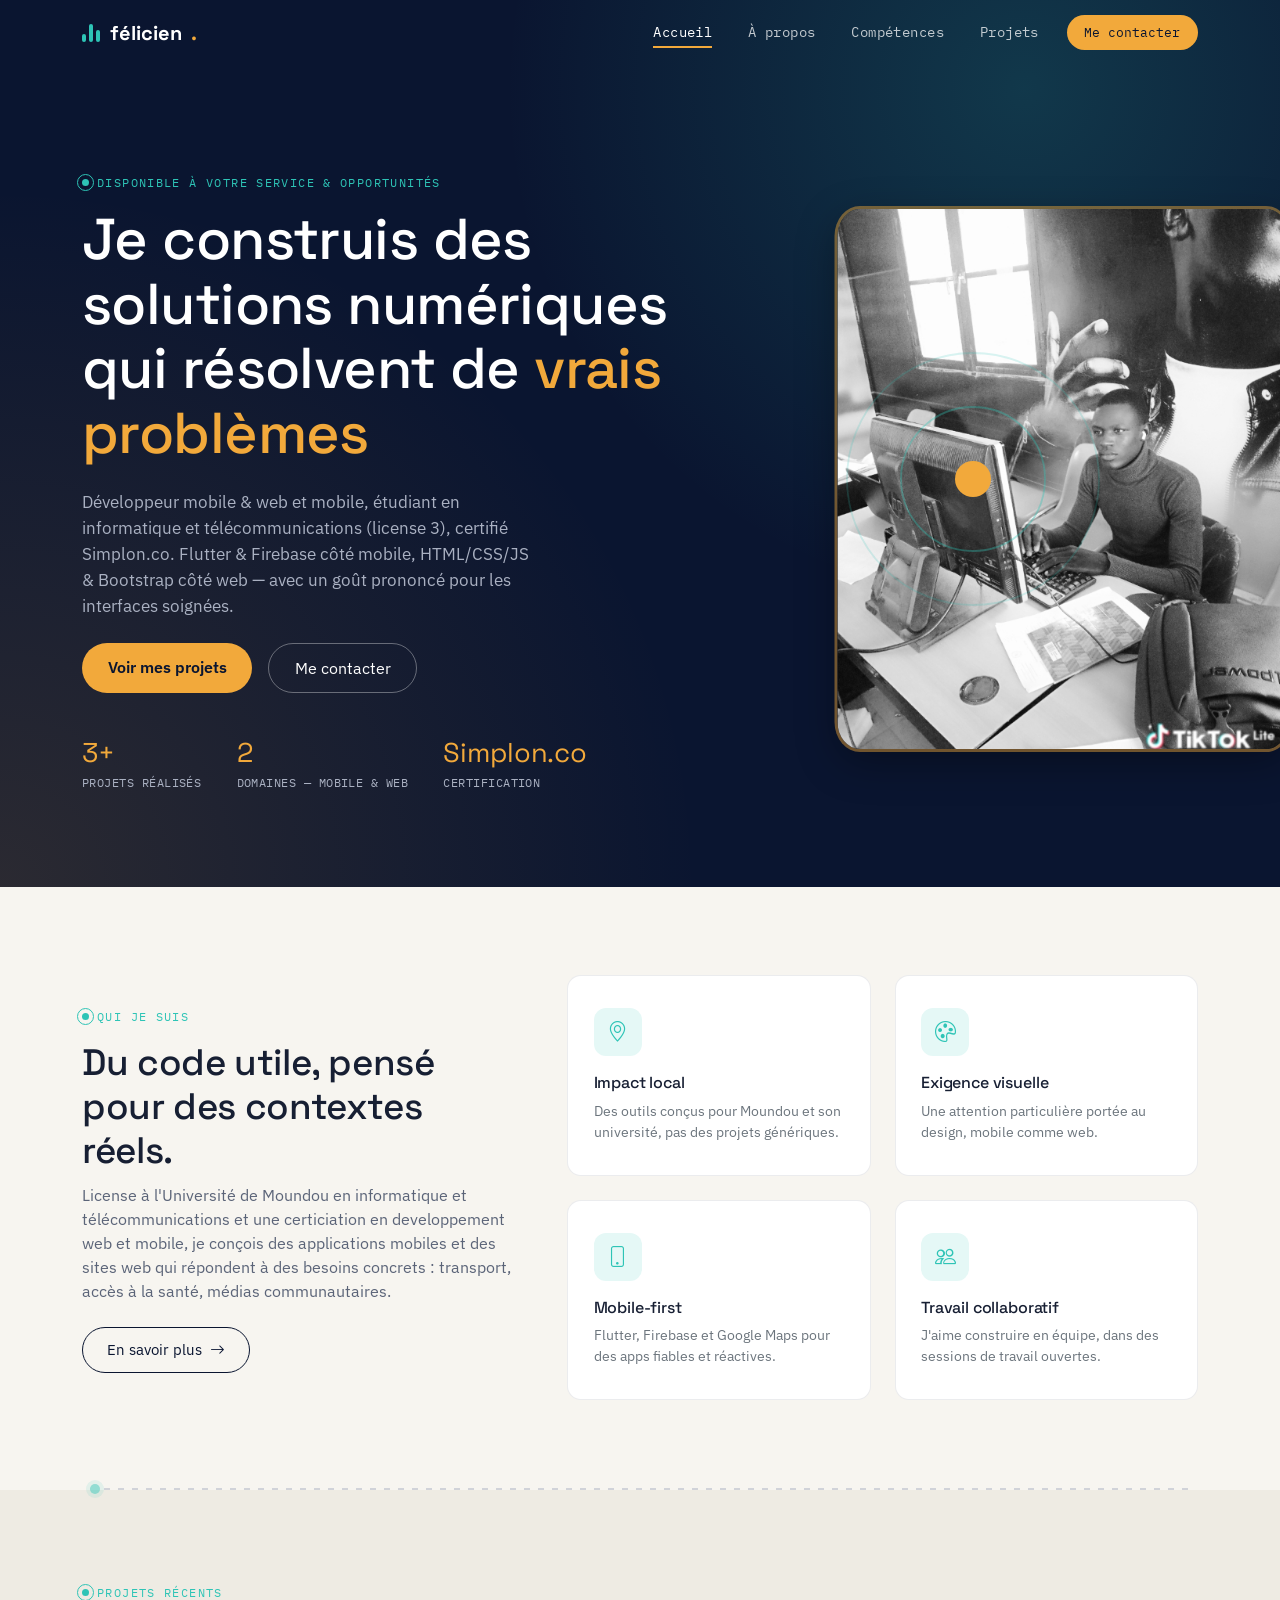
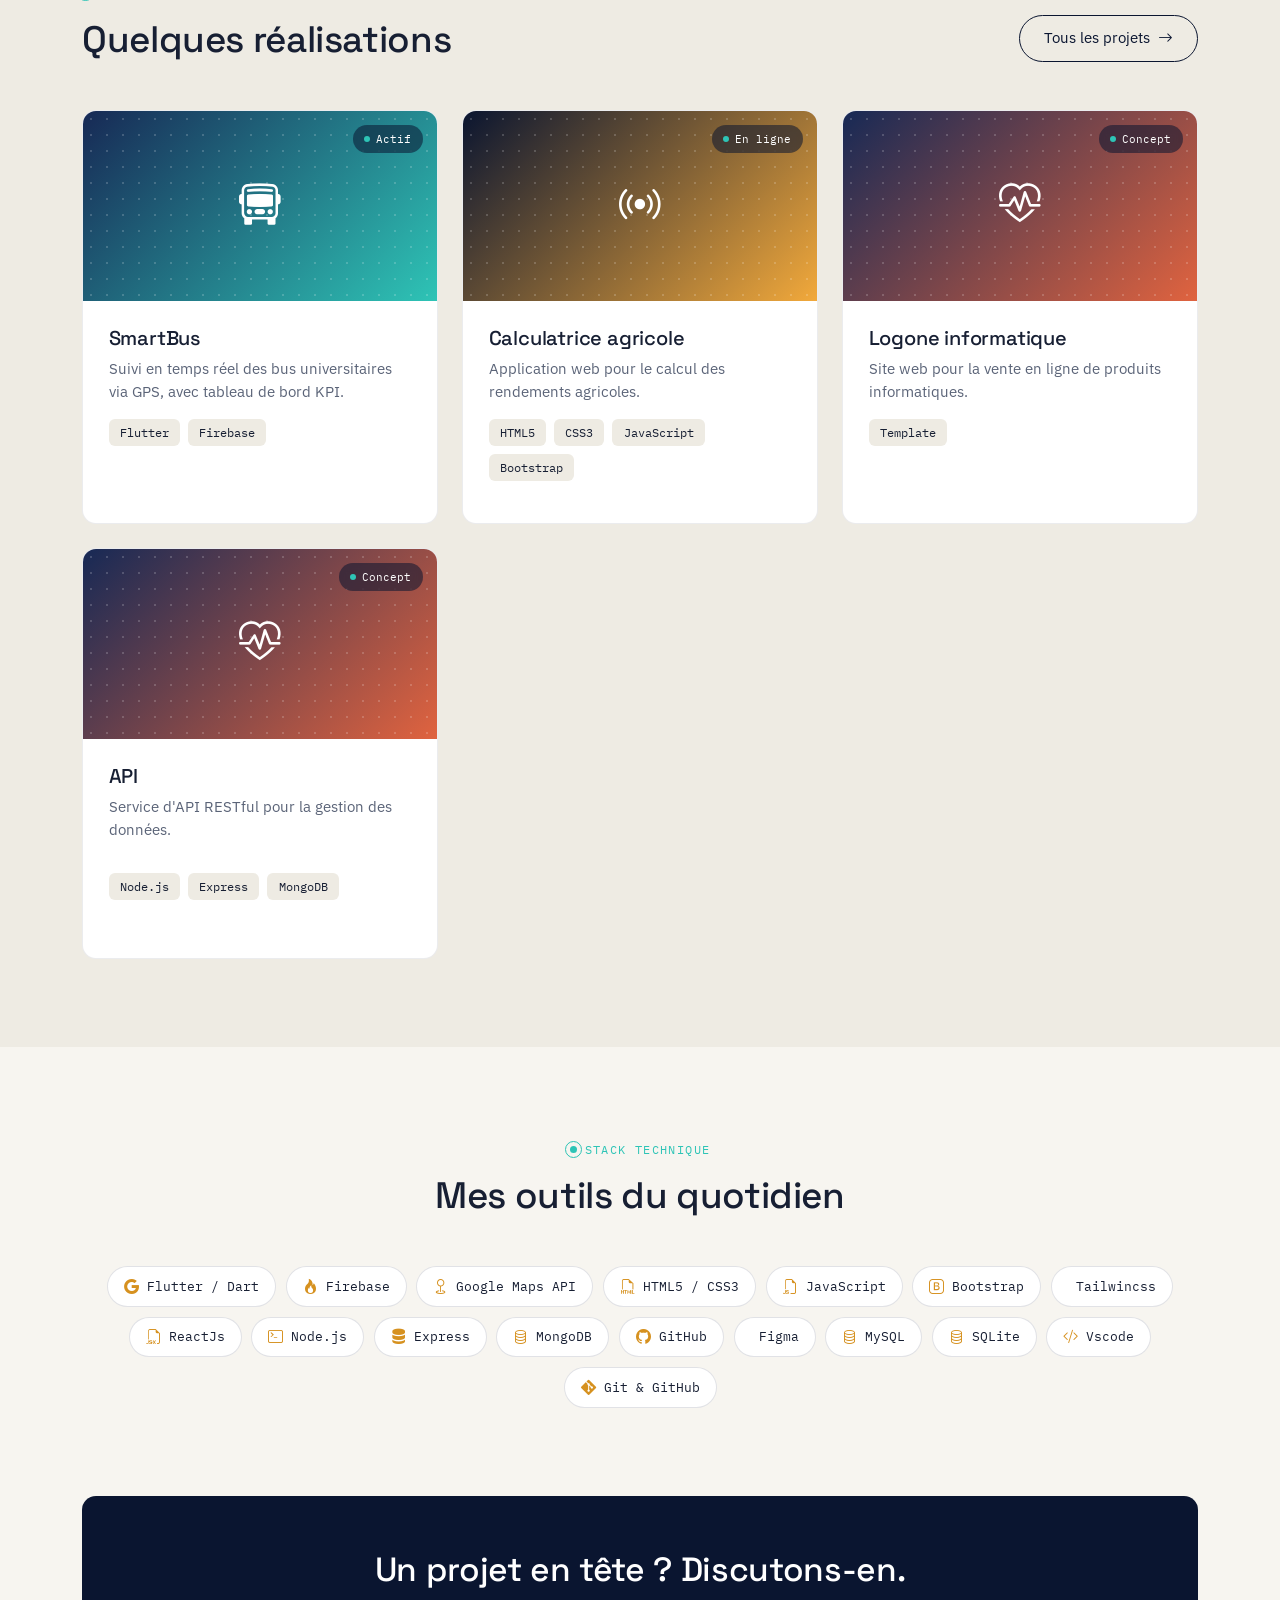
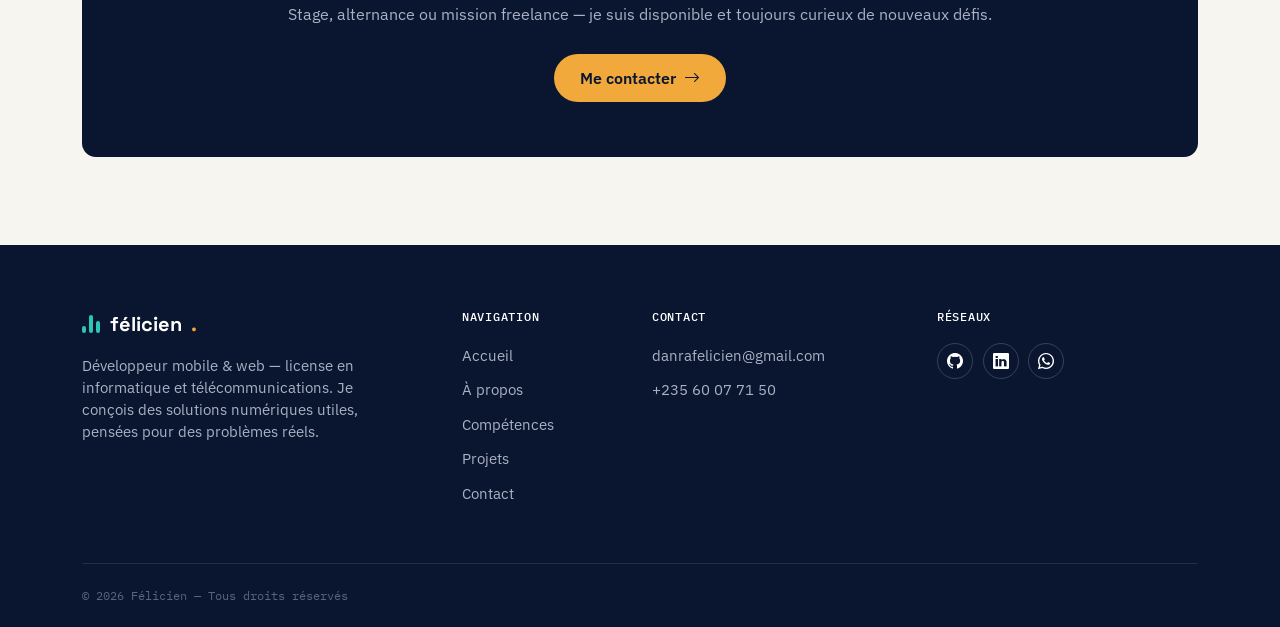
==== commit 71bdfc32: "responsive" ====
--- a/index.html
+++ b/index.html
@@ -75,7 +75,7 @@
 
         <div class="col-lg-5">
           <div class="signal-art" aria-hidden="true">
-              <img src="assets/photo.jpg" alt="" class="signal-photo">
+              <img src="assets/danra.jpeg" alt="" class="signal-photo">
             <svg viewBox="0 0 200 200">
               <circle class="ring r1" cx="100" cy="100" r="40"></circle>
               <circle class="ring r2" cx="100" cy="100" r="40"></circle>
--- a/css/style.css
+++ b/css/style.css
@@ -433,10 +433,10 @@
   .cta-band{padding:2.4rem 1.4rem;}
 
   .signal-photo {
-    top: 50%;
+    top: 43%;
     left: 50%;
     transform: translate(-50%, -50%);
-    width: 65%;
-    height: 100%;
+    width: 75%;
+    height: 140%;
   }
 }
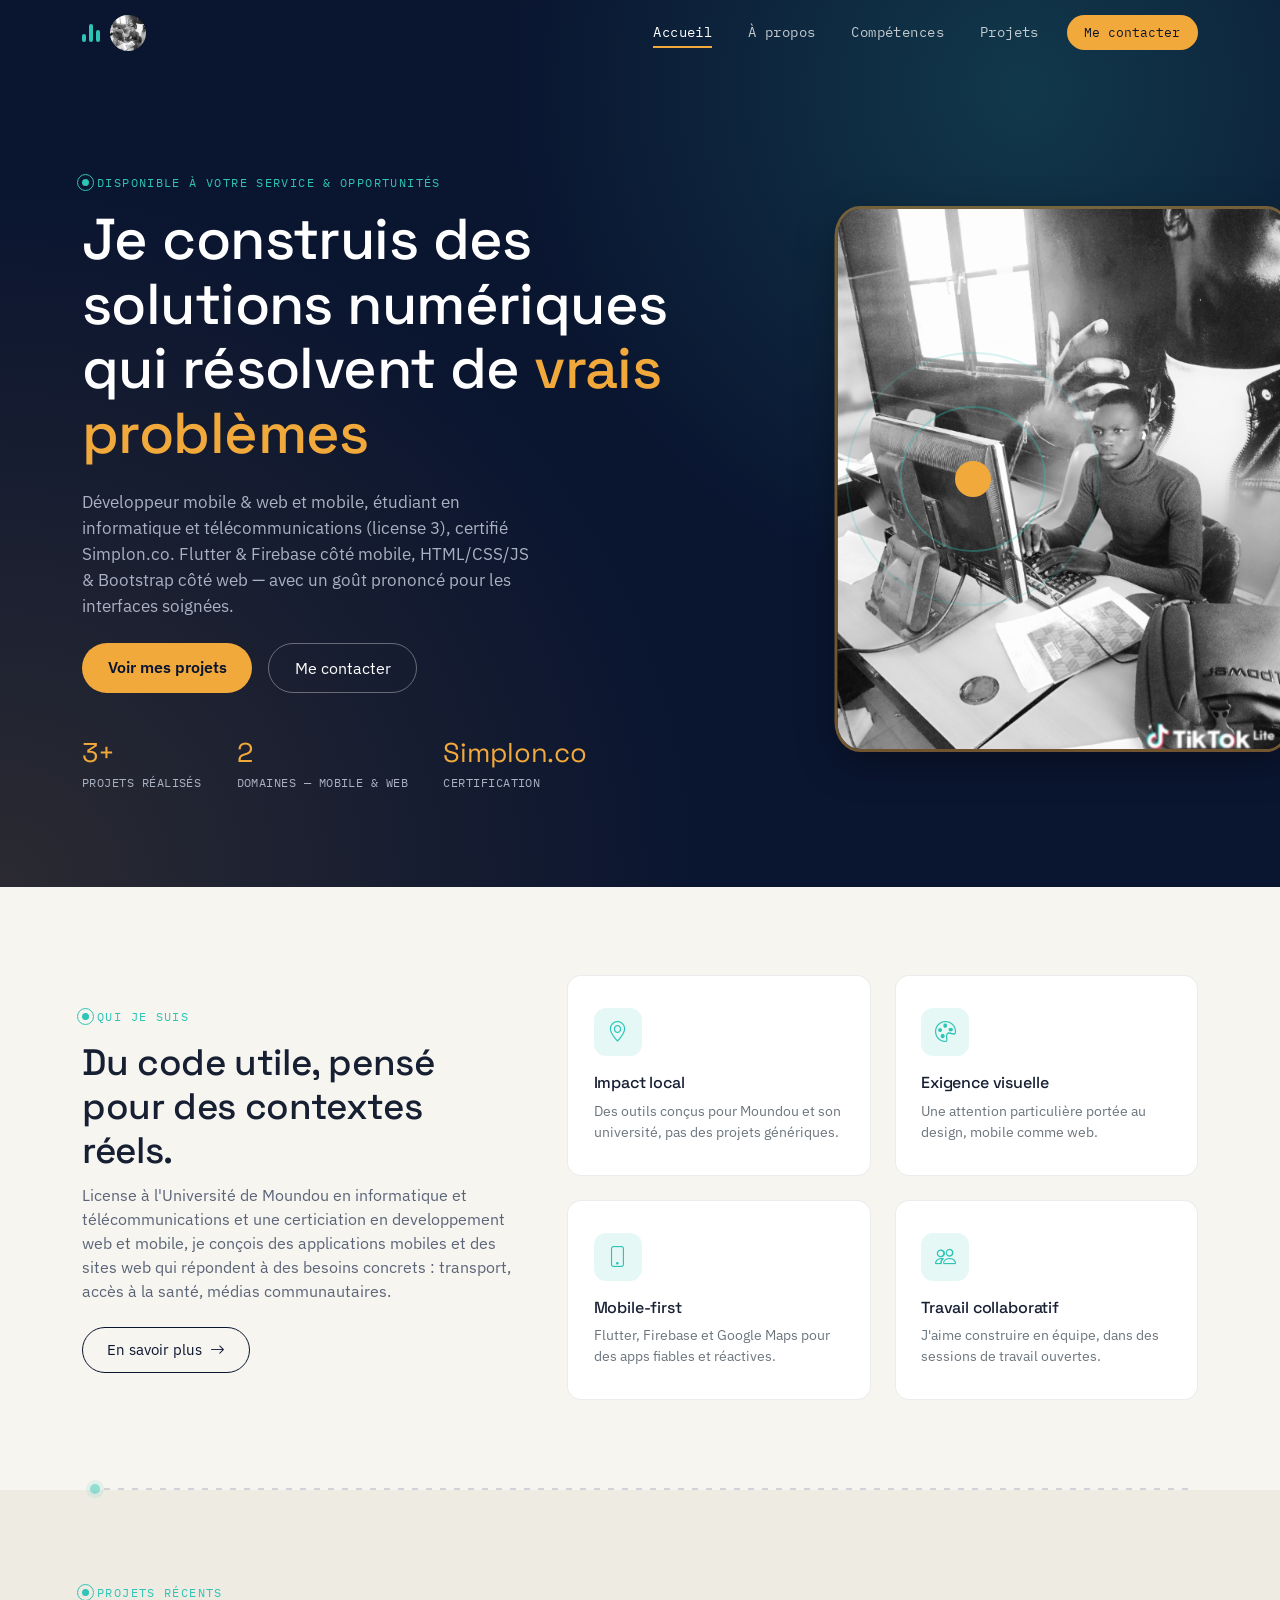
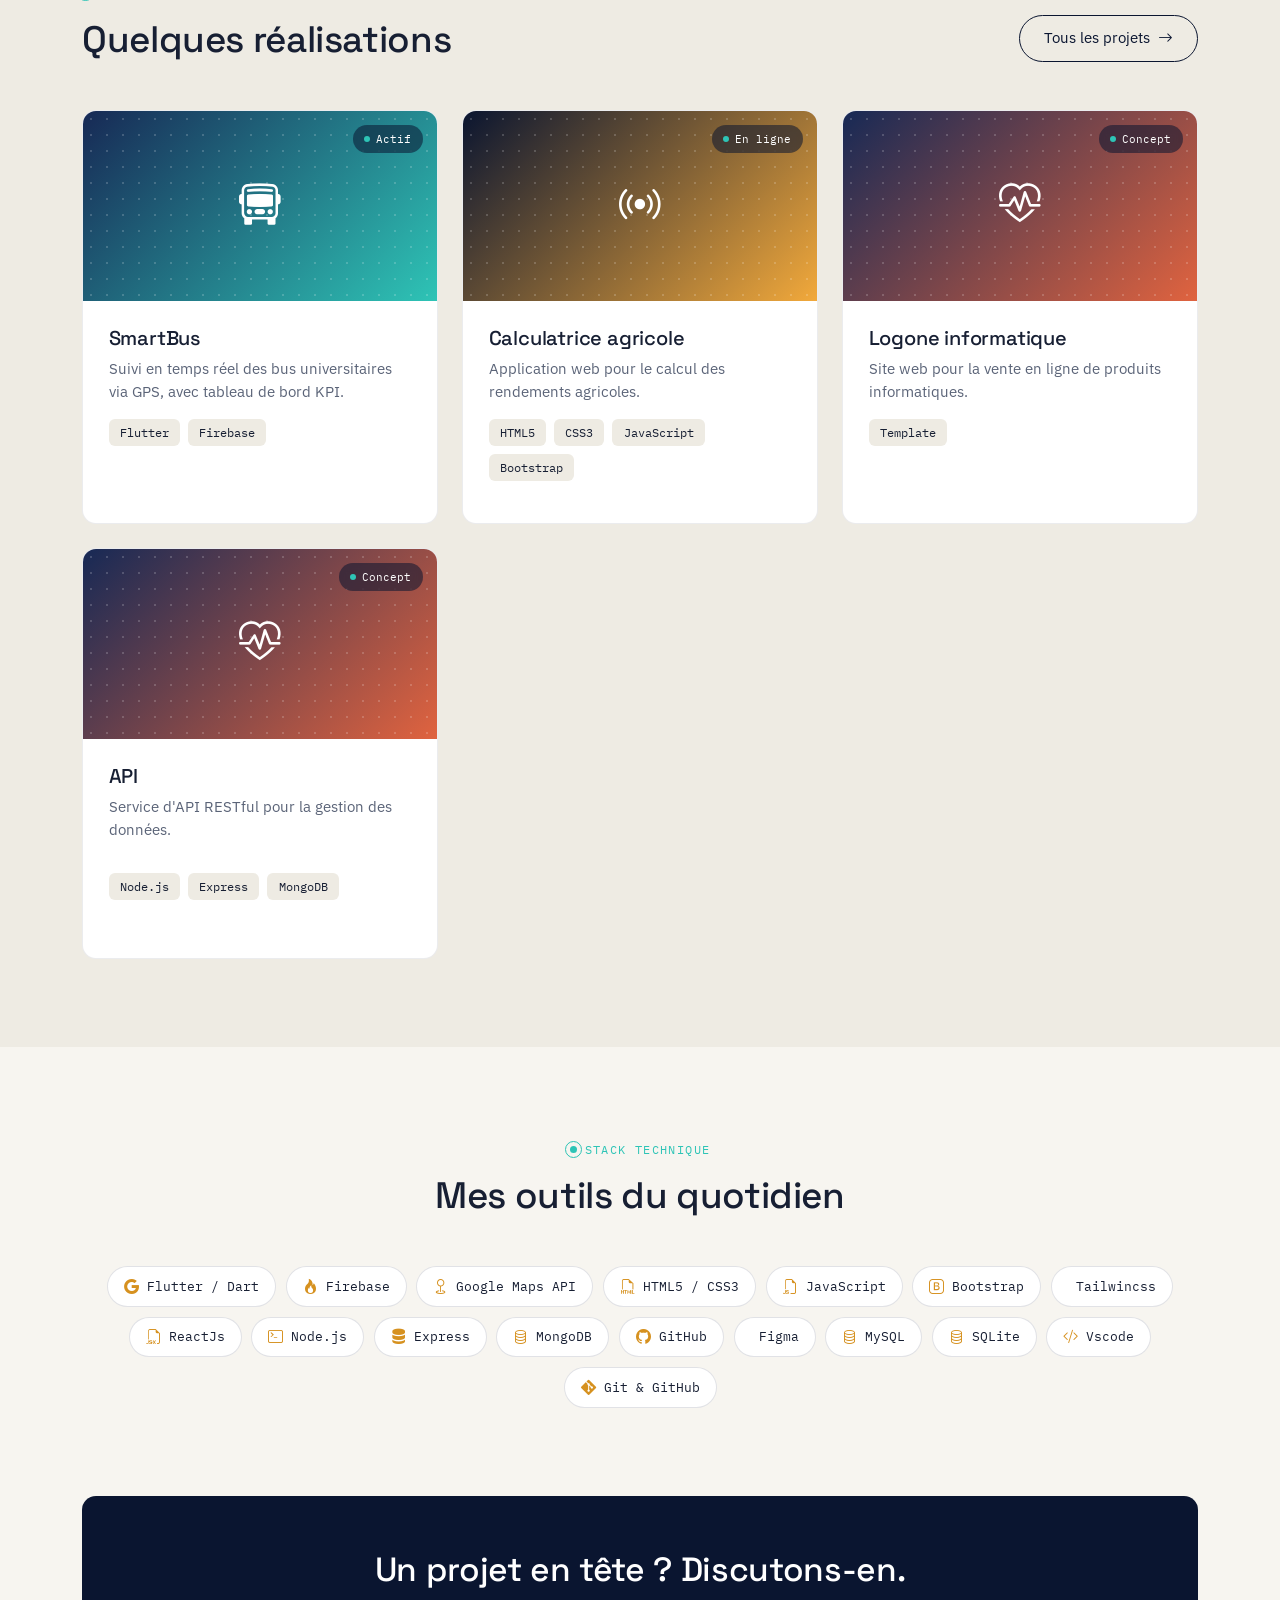
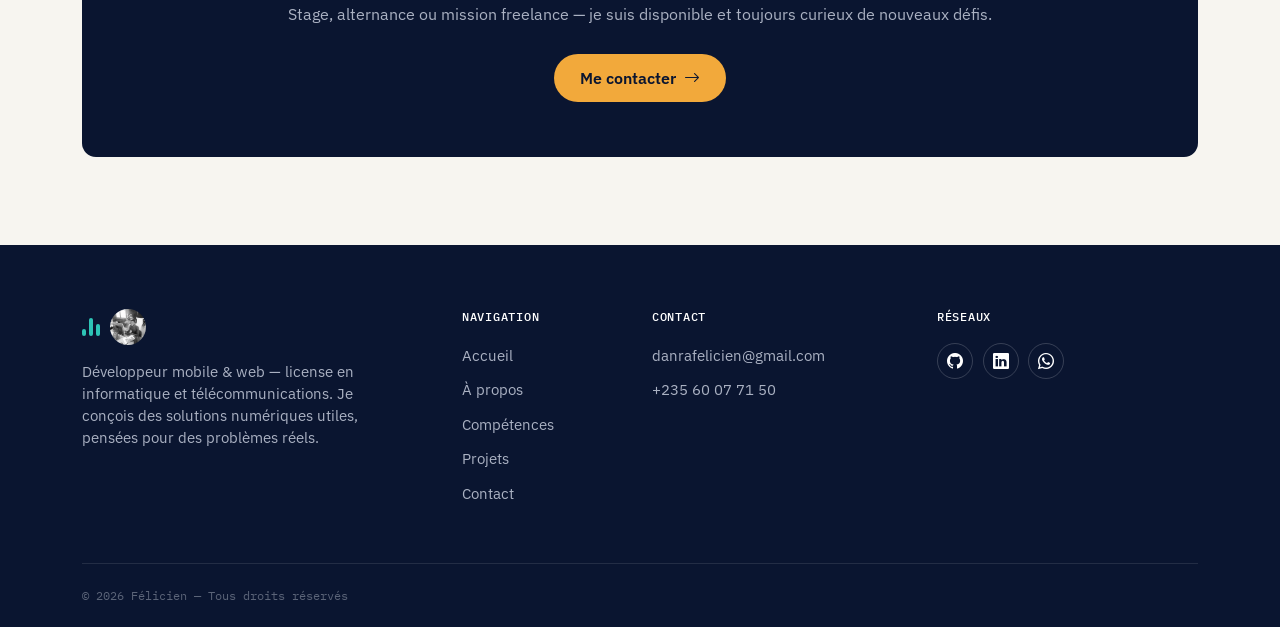
==== commit 86e5c254: "responsive" ====
--- a/index.html
+++ b/index.html
@@ -19,10 +19,14 @@
 <!-- ===== NAVBAR ===== -->
 <nav class="navbar navbar-expand-lg site-nav">
   <div class="container">
-    <a class="brand" href="index.html">
-      <span class="bars" aria-hidden="true"><span></span><span></span><span></span></span>
-      félicien<span class="dot-period">.</span>
-    </a>
+ <a class="brand" href="index.html">
+            <span class="bars" aria-hidden="true"><span></span><span></span><span></span></span>
+
+  <span class="logo">
+
+    <img src="assets/danra.jpeg" alt="Logo de Félicien" class="brand-logo">
+  </span>
+</a>
     <button class="navbar-toggler" type="button" data-bs-toggle="collapse" data-bs-target="#mainNav" aria-controls="mainNav" aria-expanded="false" aria-label="Ouvrir le menu">
       <i class="bi bi-list"></i>
     </button>
@@ -262,7 +266,12 @@
       <div class="col-lg-4">
         <div class="brand">
           <span class="bars" aria-hidden="true"><span></span><span></span><span></span></span>
-          félicien<span class="dot-period">.</span>
+
+
+  <span class="logo">
+
+    <img src="assets/danra.jpeg" alt="Logo de Félicien" class="brand-logo">
+  </span>
         </div>
         <p>Développeur mobile &amp; web — license en informatique et télécommunications. Je conçois des solutions numériques utiles, pensées pour des problèmes réels.</p>
       </div>
--- a/css/style.css
+++ b/css/style.css
@@ -150,6 +150,23 @@
 }
 .page-header .breadcrumb-mono a{color:var(--signal);}
 
+
+.brand .logo{
+  display:inline-flex;
+  align-items:center;
+  justify-content:center;
+  width:36px;
+  height:36px;
+  border-radius:50%;
+  overflow:hidden;
+  flex:none;
+}
+.brand-logo{
+  width:100%;
+  height:100%;
+  object-fit:cover;
+  display:block;
+}
 /* ---------- HERO (accueil) ---------- */
 .signal-art {
   position: relative;
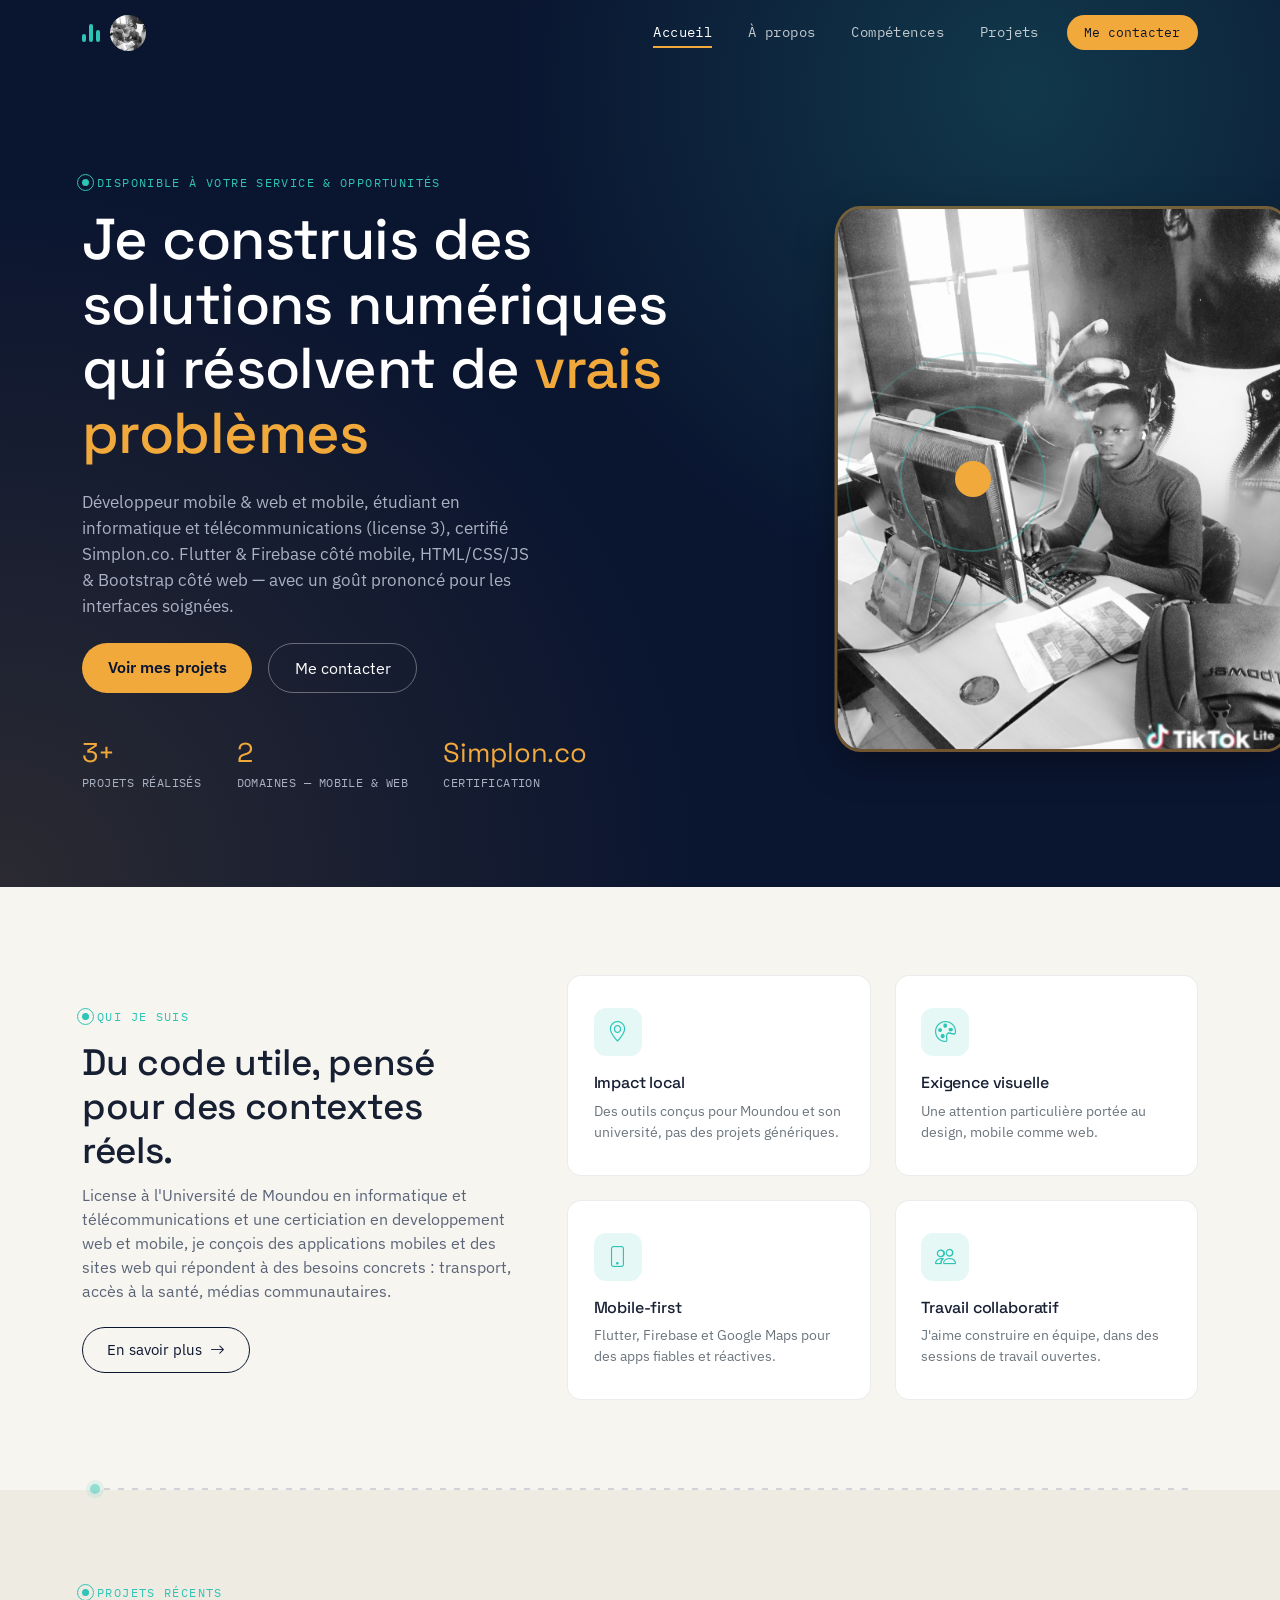
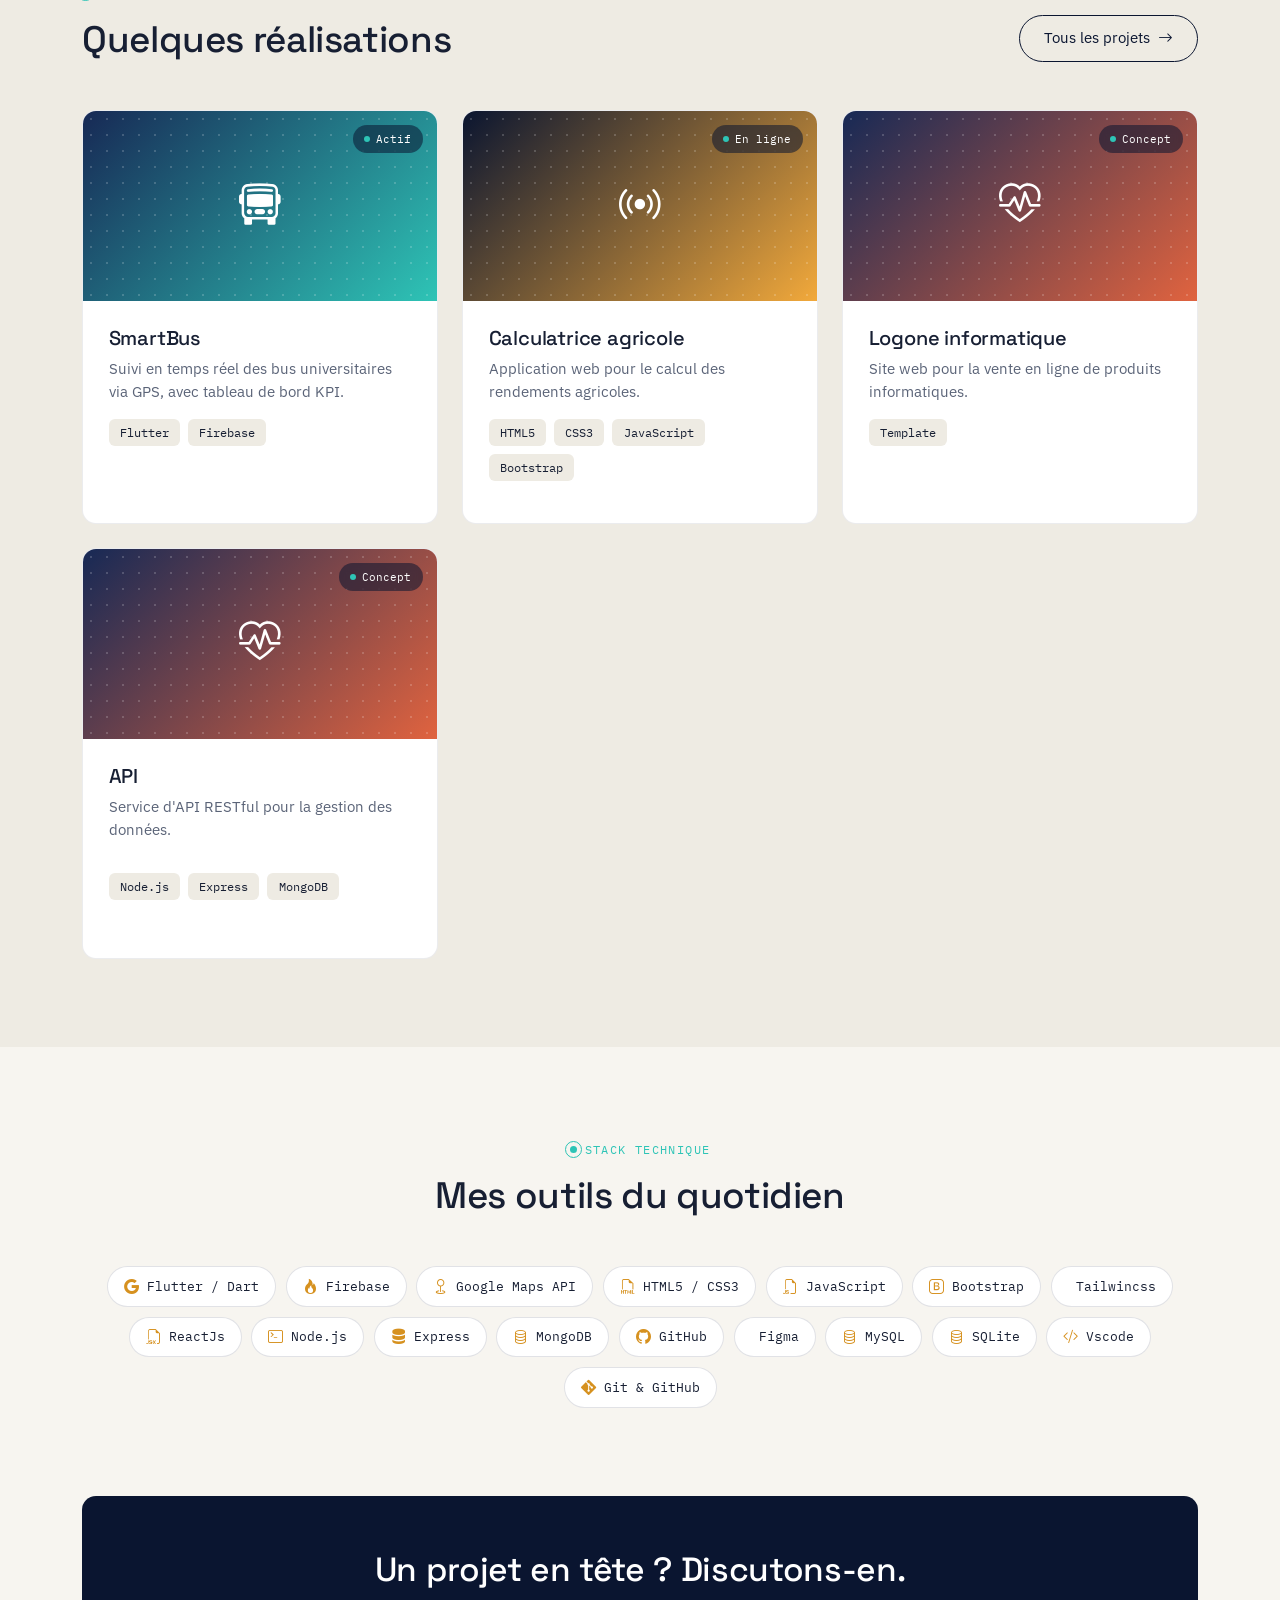
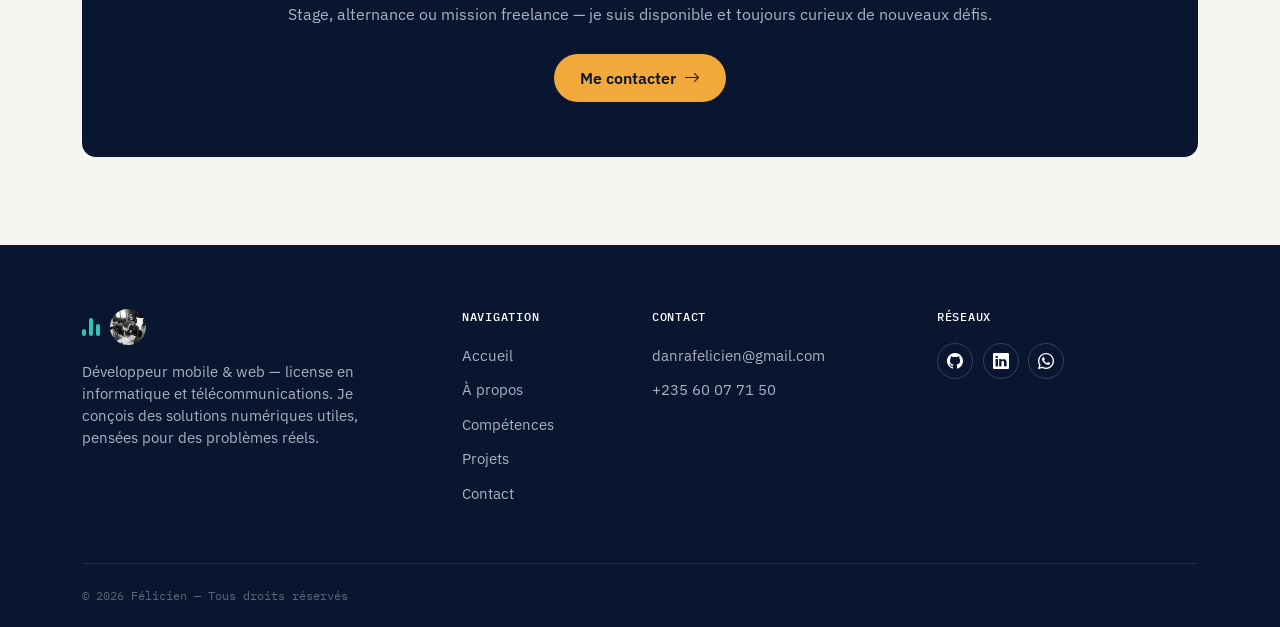
==== commit 98748e43: "responsive" ====
--- a/index.html
+++ b/index.html
@@ -270,7 +270,7 @@
 
   <span class="logo">
 
-    <img src="assets/danra.jpeg" alt="Logo de Félicien" class="brand-logo">
+    <img src="assets/fel.png" alt="Logo de Félicien" class="brand-logo">
   </span>
         </div>
         <p>Développeur mobile &amp; web — license en informatique et télécommunications. Je conçois des solutions numériques utiles, pensées pour des problèmes réels.</p>
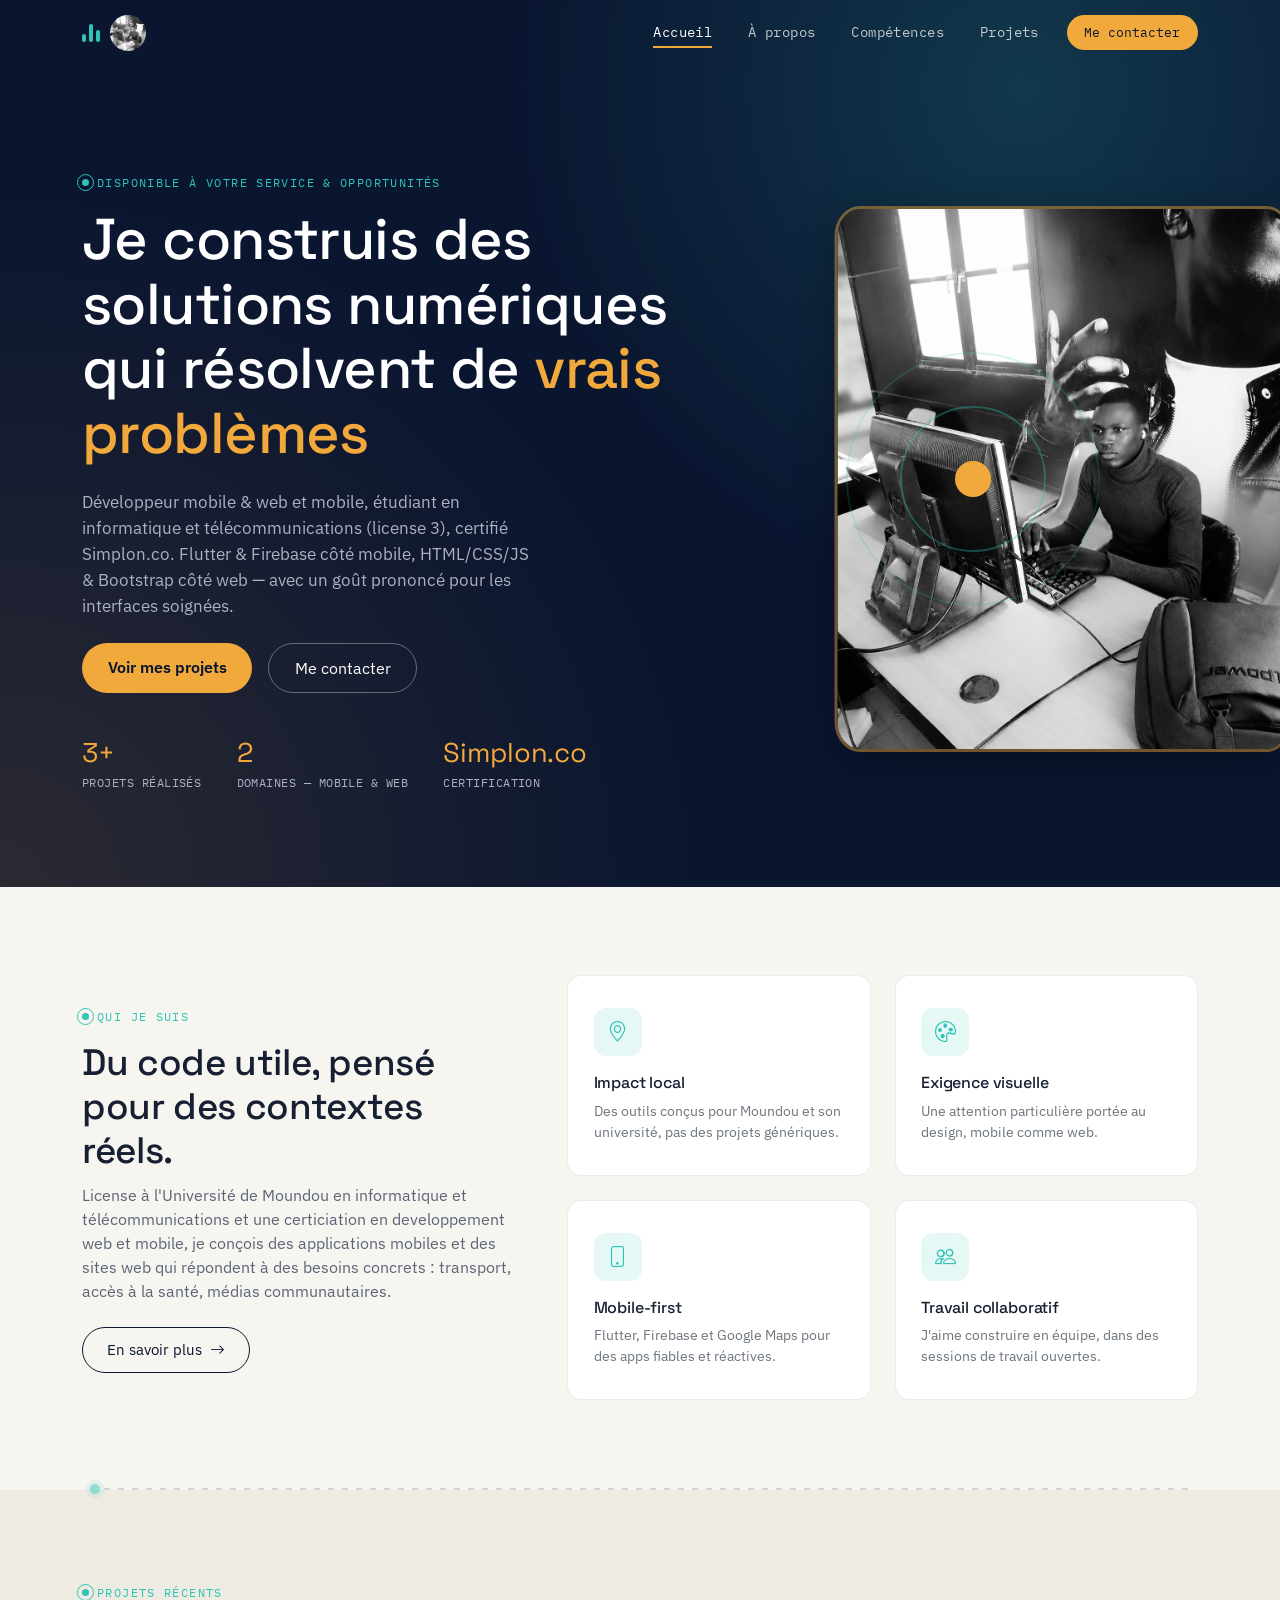
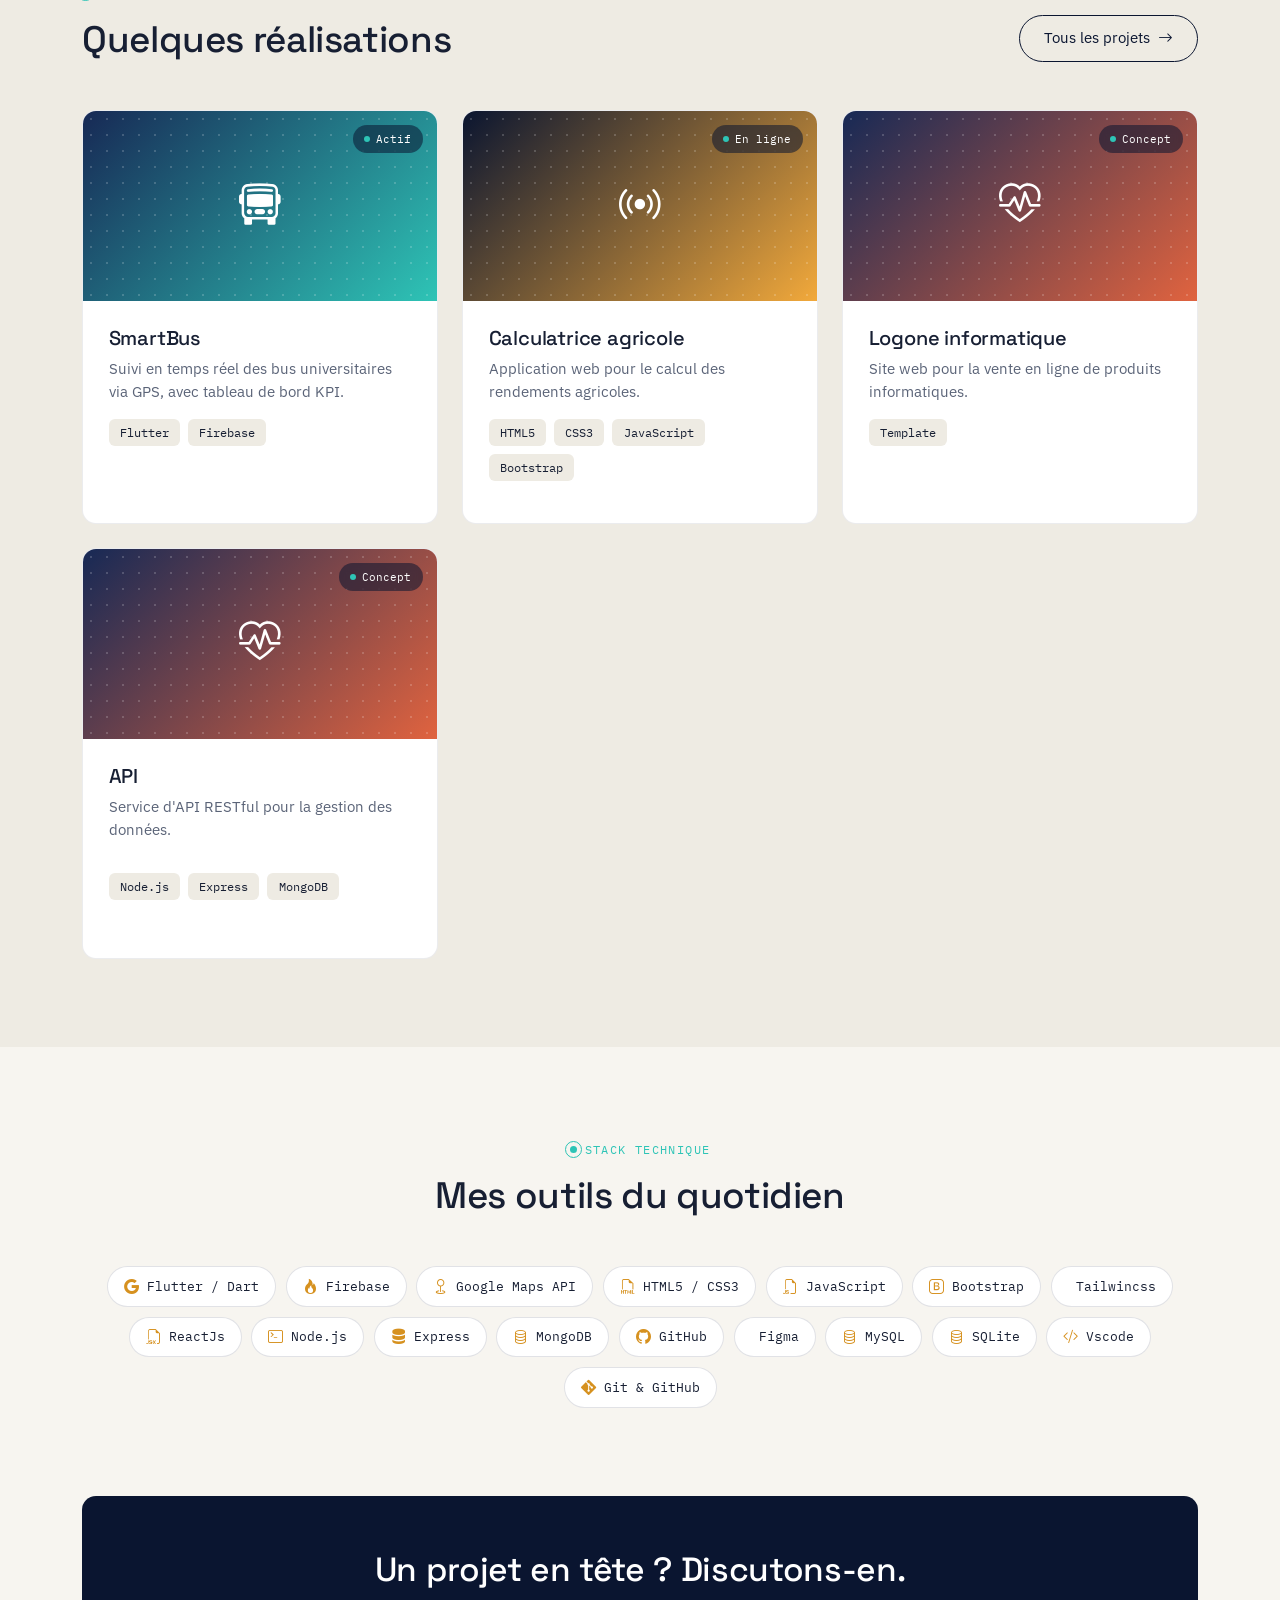
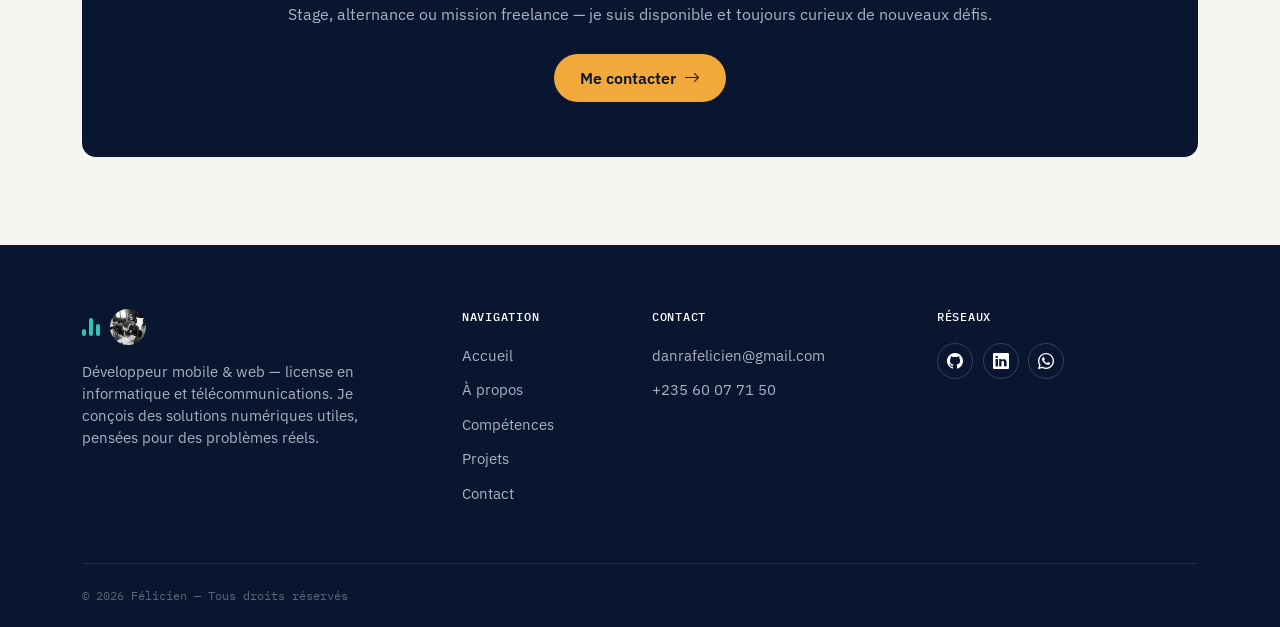
==== commit cca18366: "responsive" ====
--- a/index.html
+++ b/index.html
@@ -79,7 +79,7 @@
 
         <div class="col-lg-5">
           <div class="signal-art" aria-hidden="true">
-              <img src="assets/danra.jpeg" alt="" class="signal-photo">
+              <img src="assets/fel.png" alt="" class="signal-photo">
             <svg viewBox="0 0 200 200">
               <circle class="ring r1" cx="100" cy="100" r="40"></circle>
               <circle class="ring r2" cx="100" cy="100" r="40"></circle>
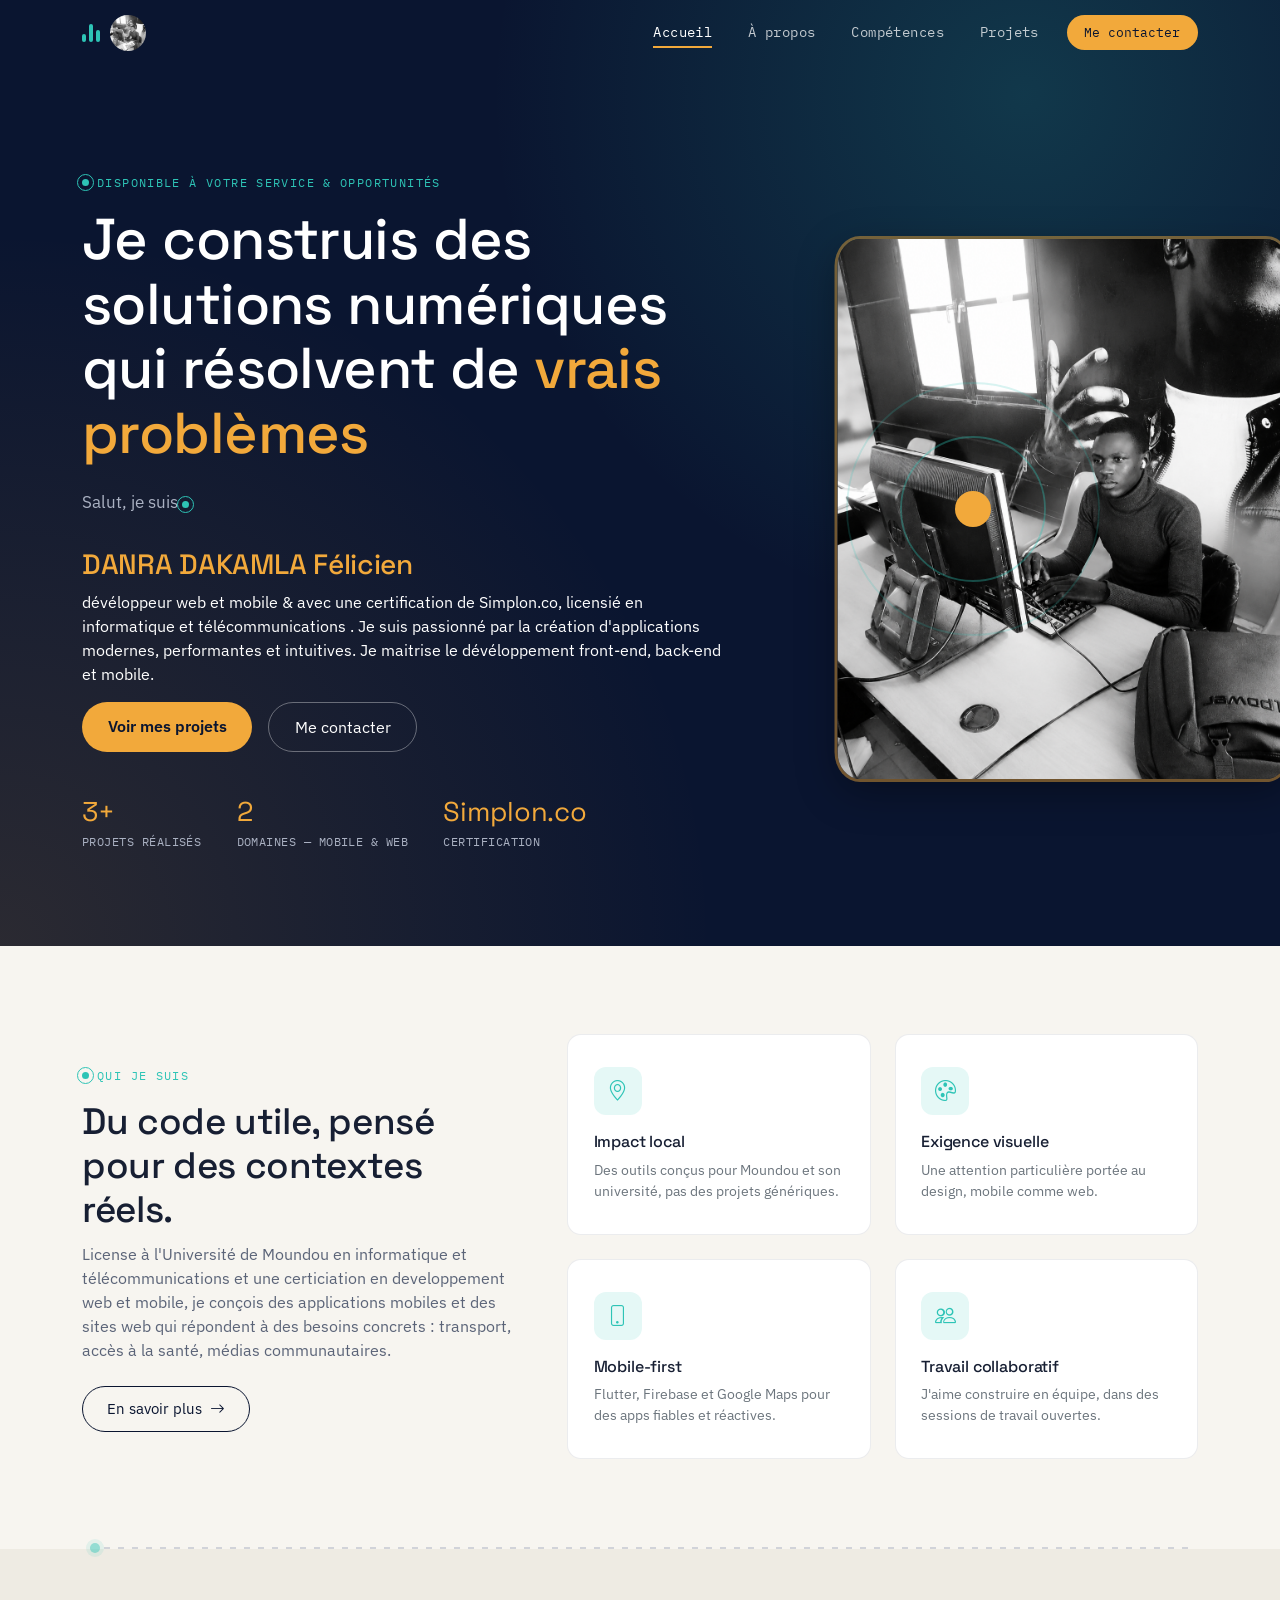
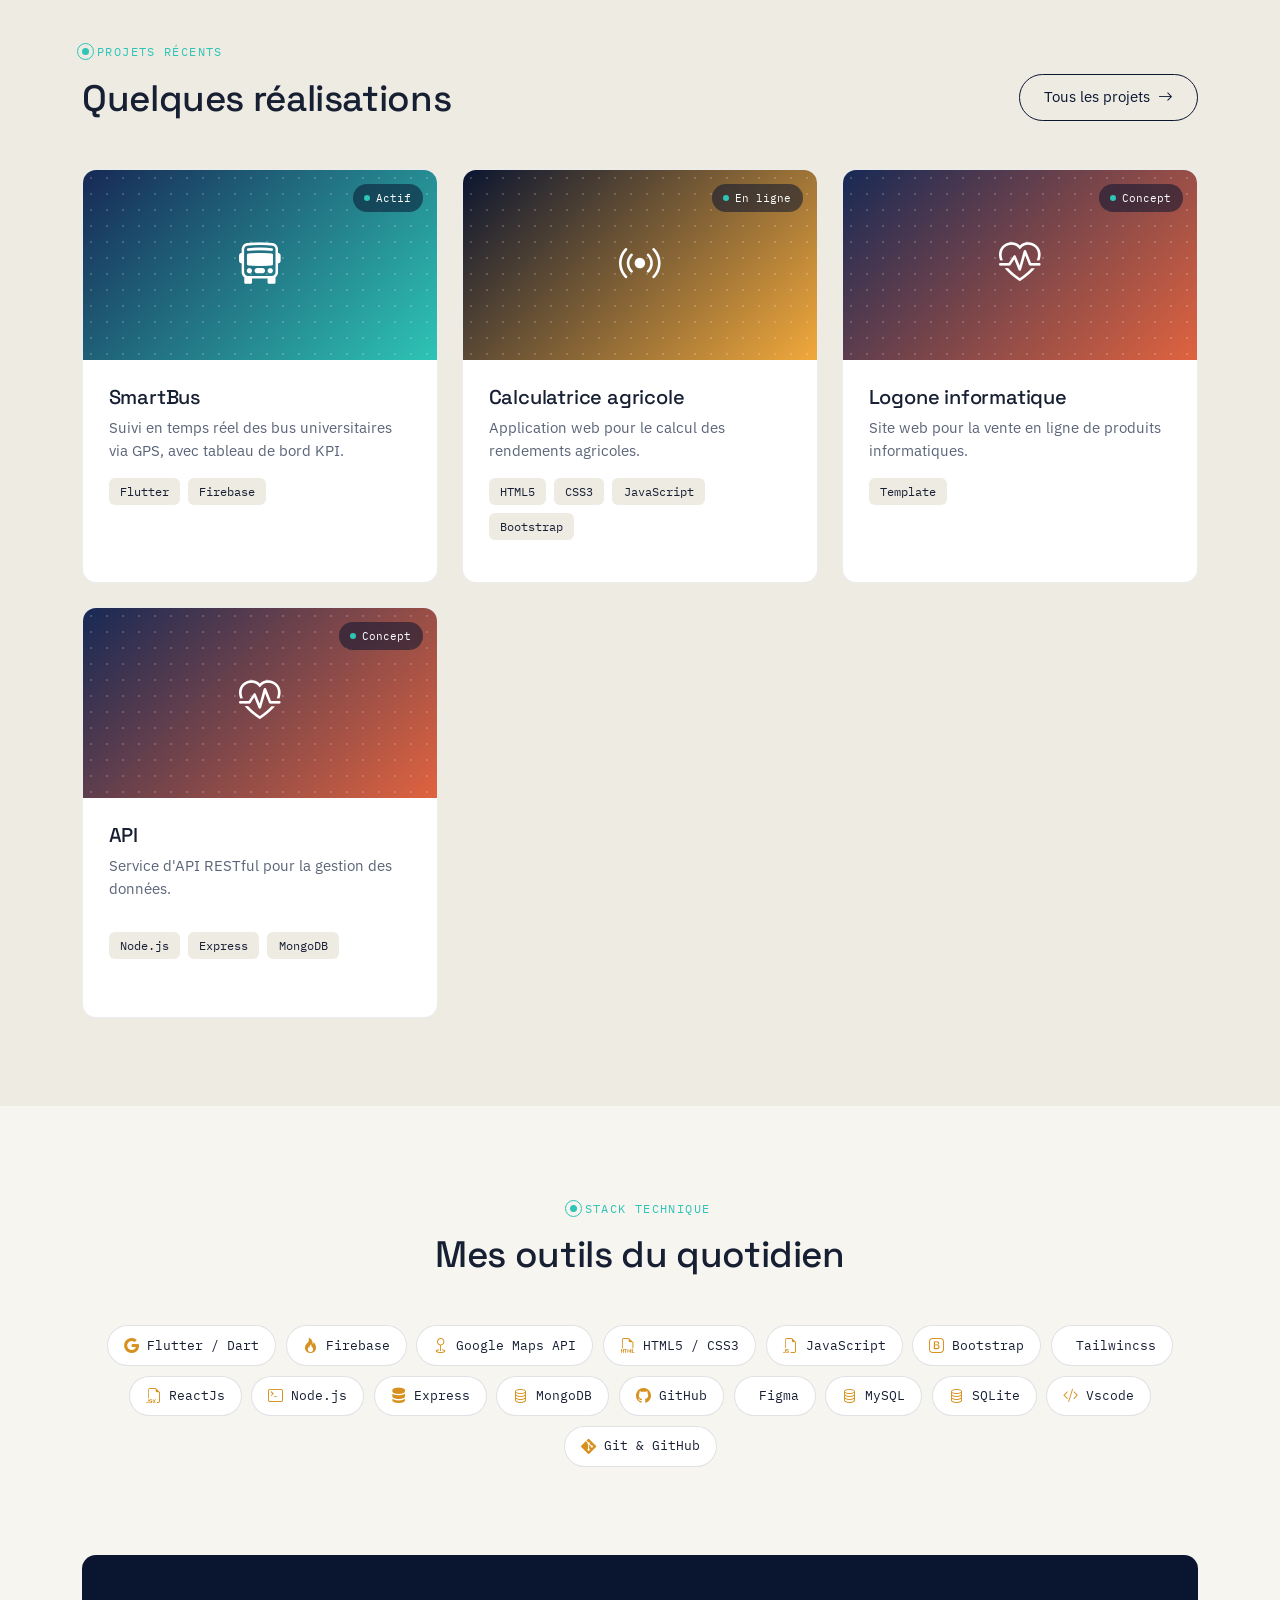
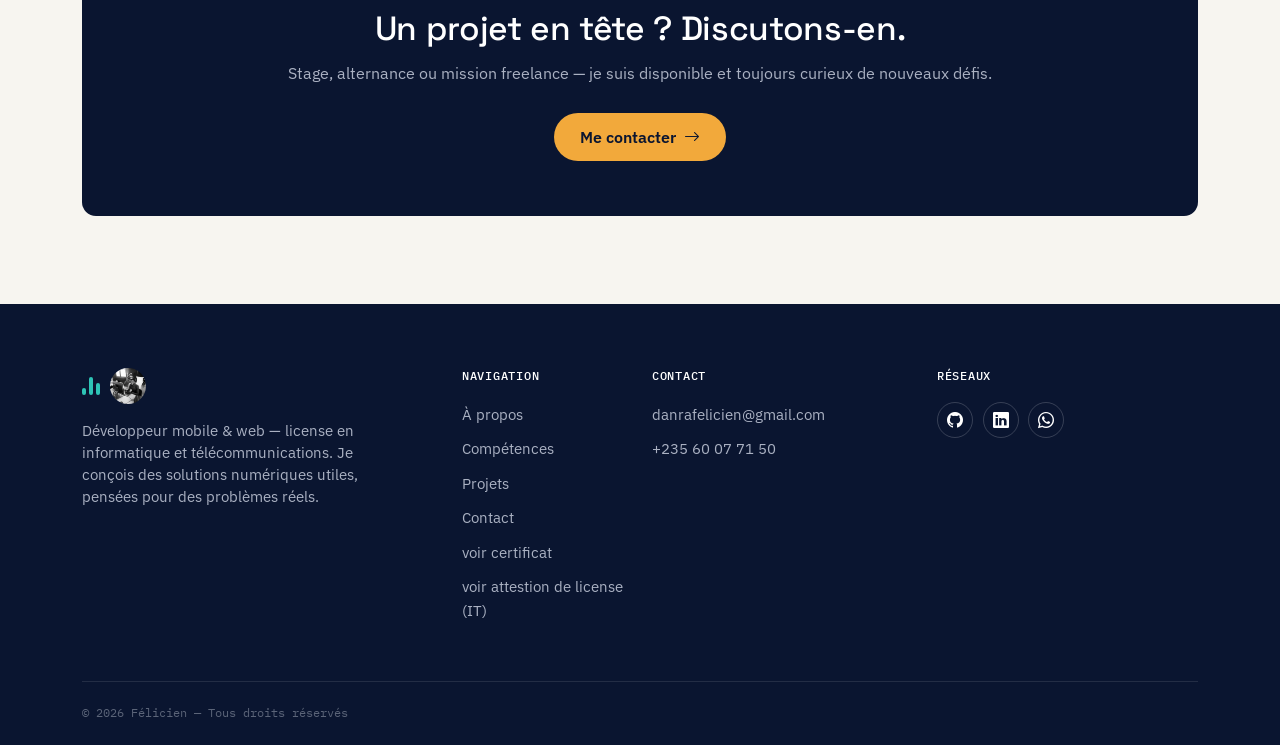
==== commit ec269648: "retouche" ====
--- a/index.html
+++ b/index.html
@@ -55,7 +55,7 @@
         <div class="col-lg-7">
           <span class="eyebrow"><span class="dot" aria-hidden="true"></span>Disponible à votre service &amp; opportunités</span>
           <h1 class="mb-4">Je construis des solutions numériques qui résolvent de <span class="text-amber">vrais problèmes</span></h1>
-          <p class="lead-text mb-4">Développeur mobile &amp; web et mobile, étudiant en informatique et télécommunications (license 3), certifié Simplon.co. Flutter &amp; Firebase côté mobile, HTML/CSS/JS &amp; Bootstrap côté web — avec un goût prononcé pour les interfaces soignées.</p>
+          <p class="lead-text mb-4">Salut, je suis <span class="eyebrow"><span class="dot" aria-hidden="true"></span>  <h3 class="text-amber">DANRA DAKAMLA Félicien</h3> </span>dévéloppeur web et mobile &amp; avec une certification de Simplon.co, licensié en informatique et télécommunications . Je suis passionné par la création d'applications modernes, performantes et intuitives. Je maitrise le dévéloppement front-end, back-end et mobile. </p>
           <div class="d-flex flex-wrap gap-3">
             <a href="projets.html" class="btn btn-primary-amber">Voir mes projets</a>
             <a href="contact.html" class="btn btn-outline-light-custom">Me contacter</a>
@@ -278,11 +278,12 @@
       <div class="col-lg-2 col-6">
         <h5>Navigation</h5>
         <ul>
-          <li><a href="index.html">Accueil</a></li>
           <li><a href="a-propos.html">À propos</a></li>
           <li><a href="competences.html">Compétences</a></li>
           <li><a href="projets.html">Projets</a></li>
           <li><a href="contact.html">Contact</a></li>
+          <li><a href="certificat.html">voir  certificat</a></li>
+          <li><a href="attestation.html">voir attestion de license (IT)</a></li>
         </ul>
       </div>
       <div class="col-lg-3 col-6">
